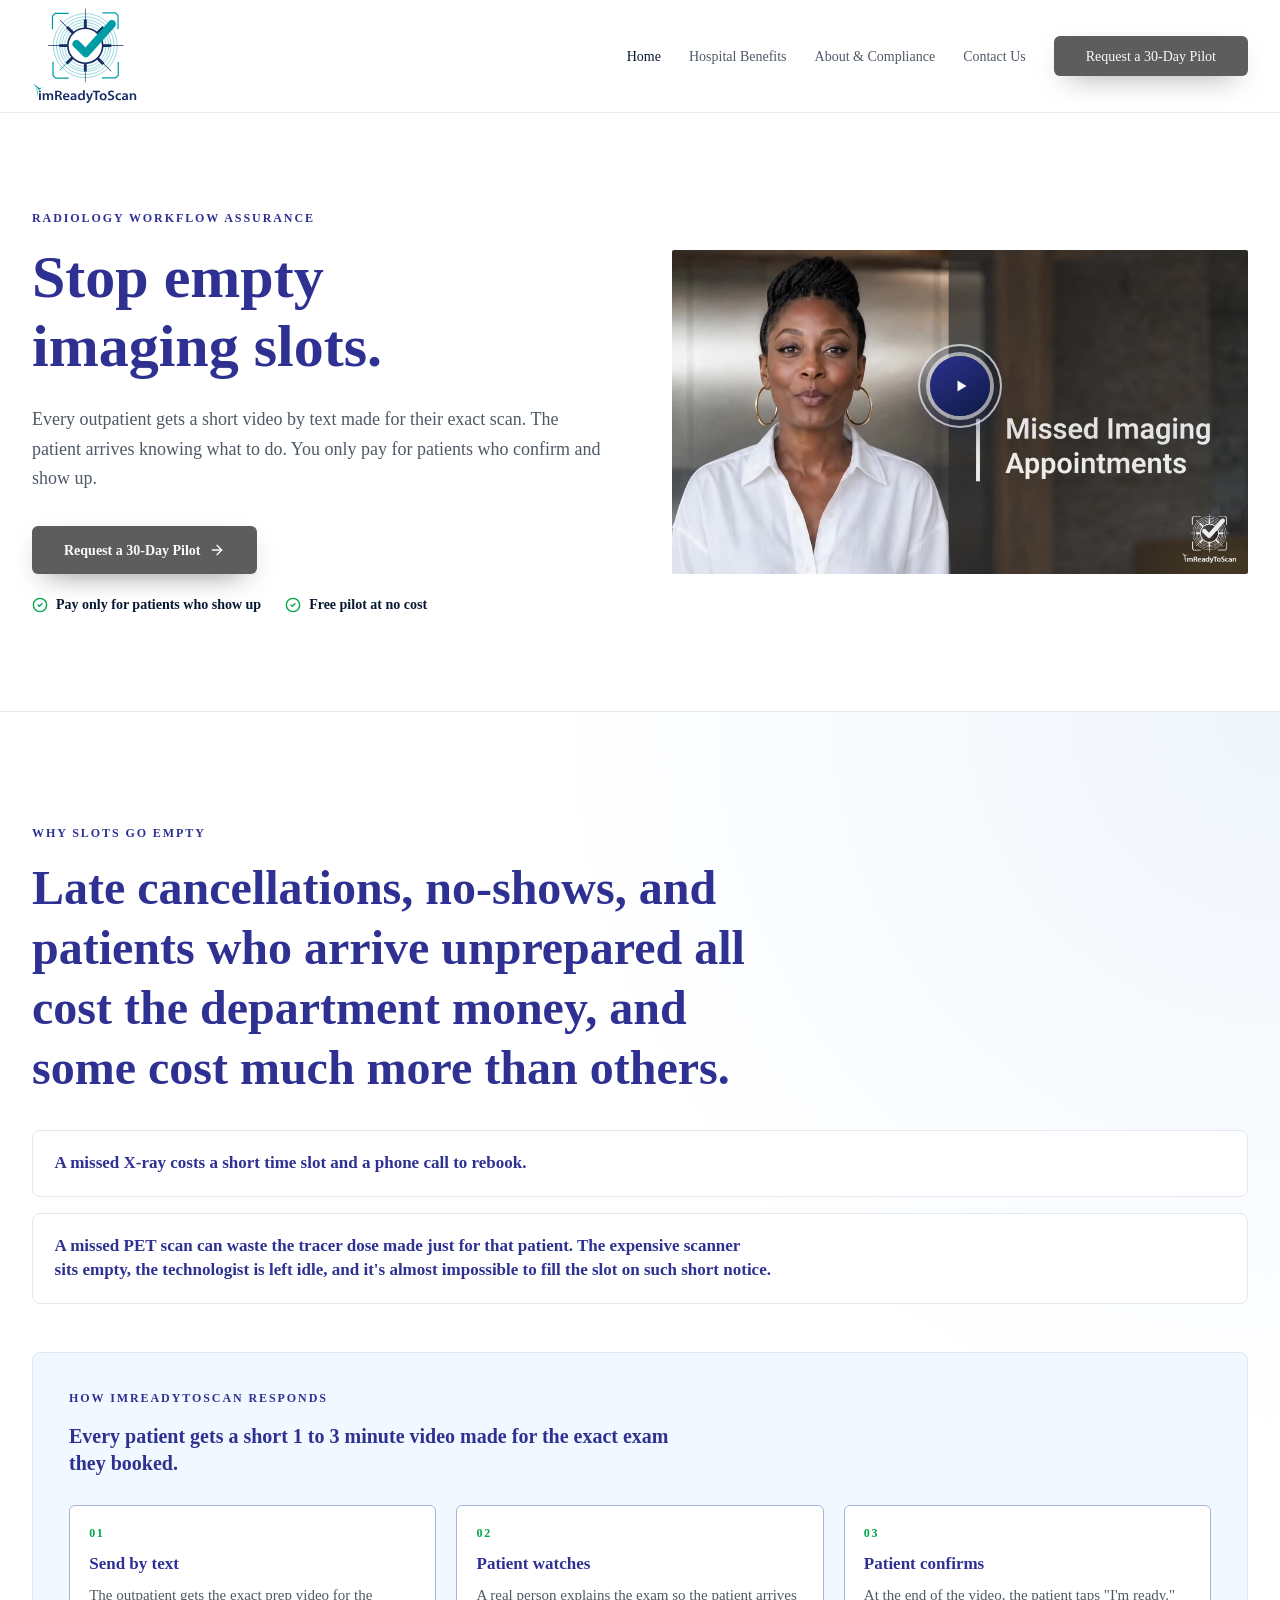
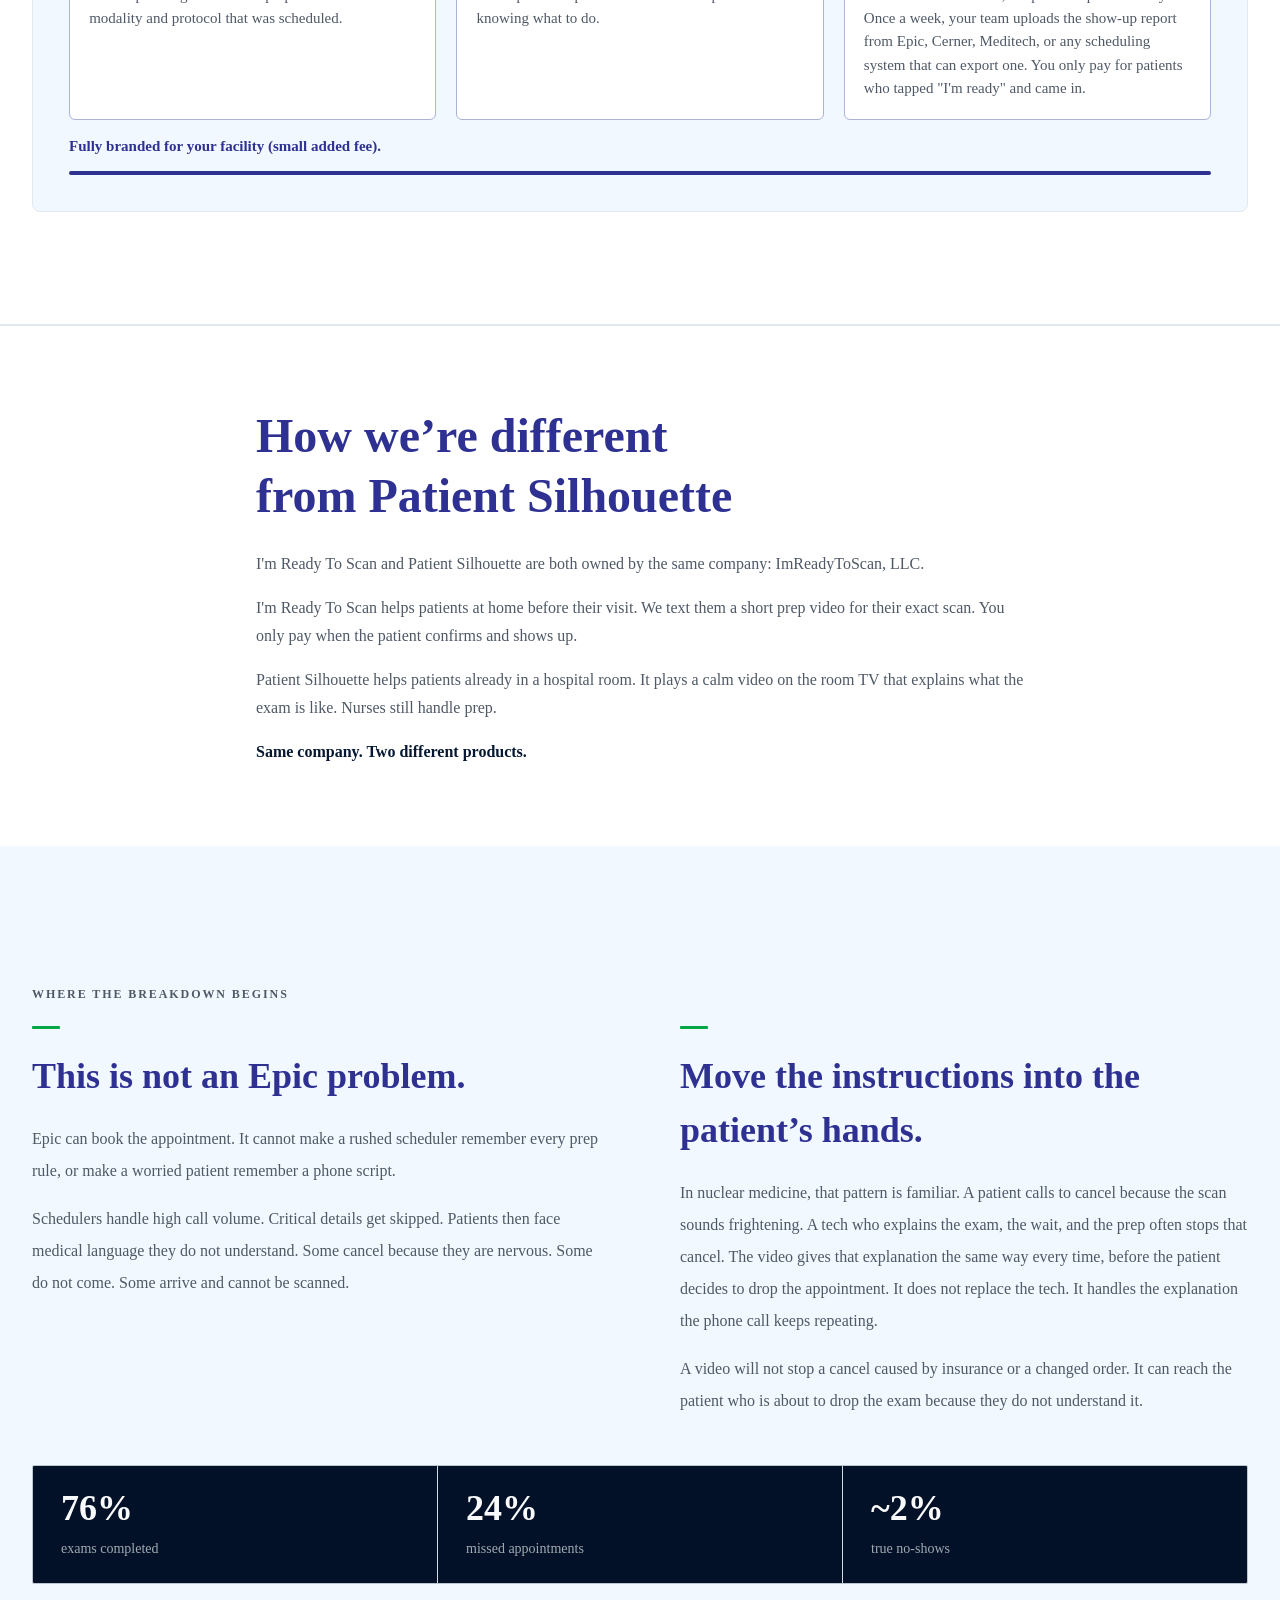
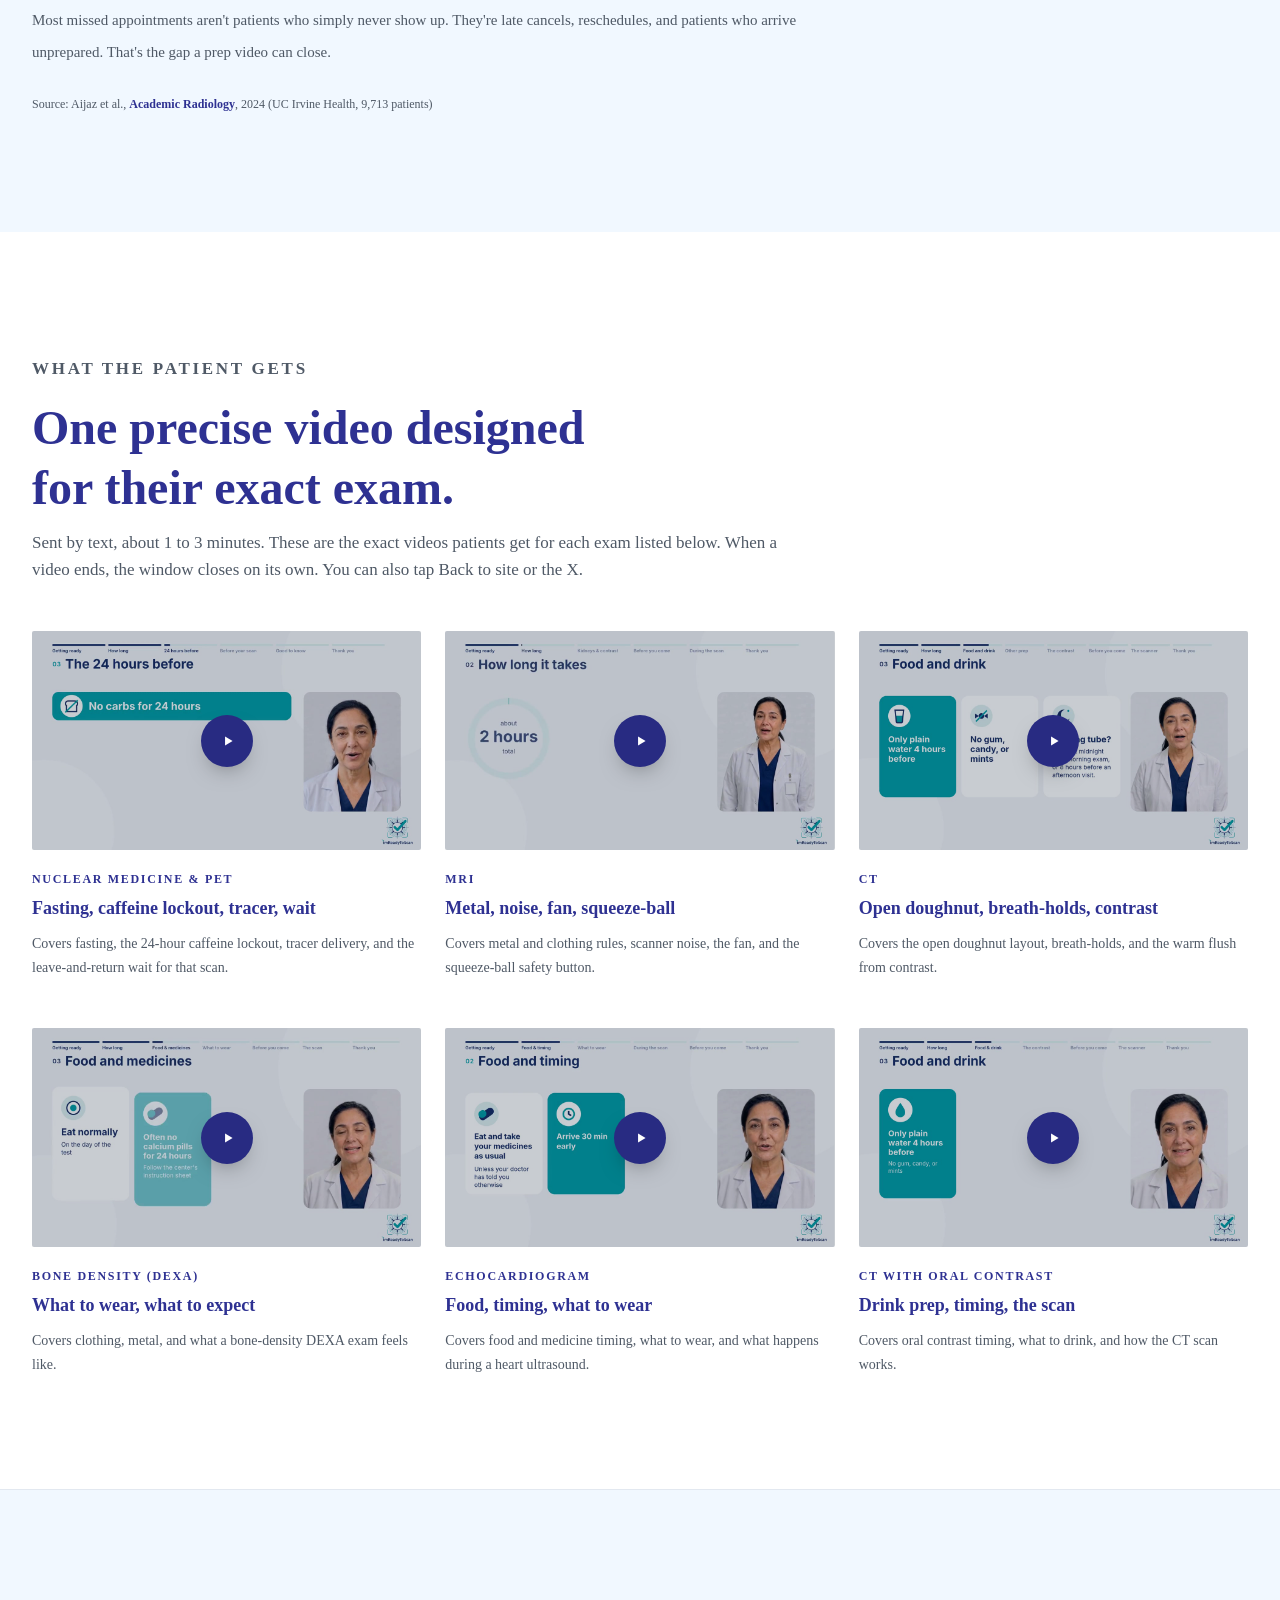
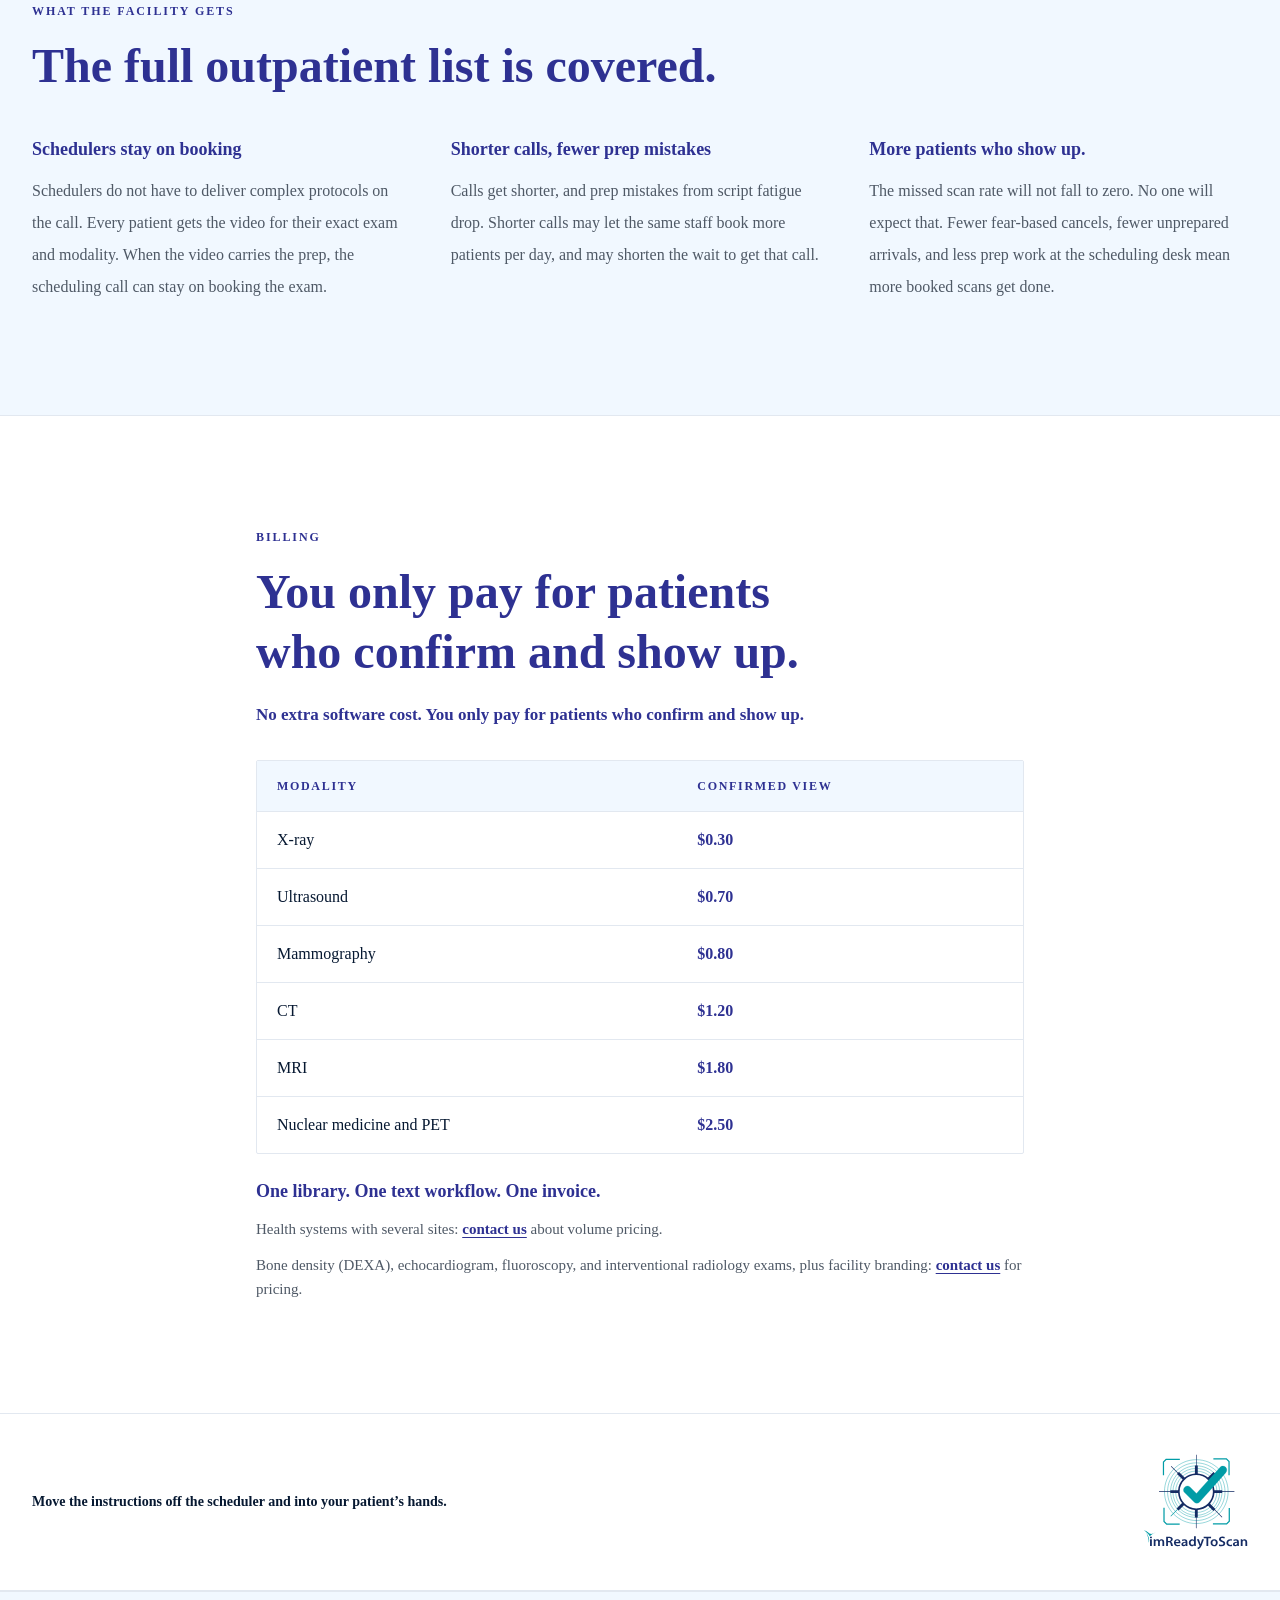
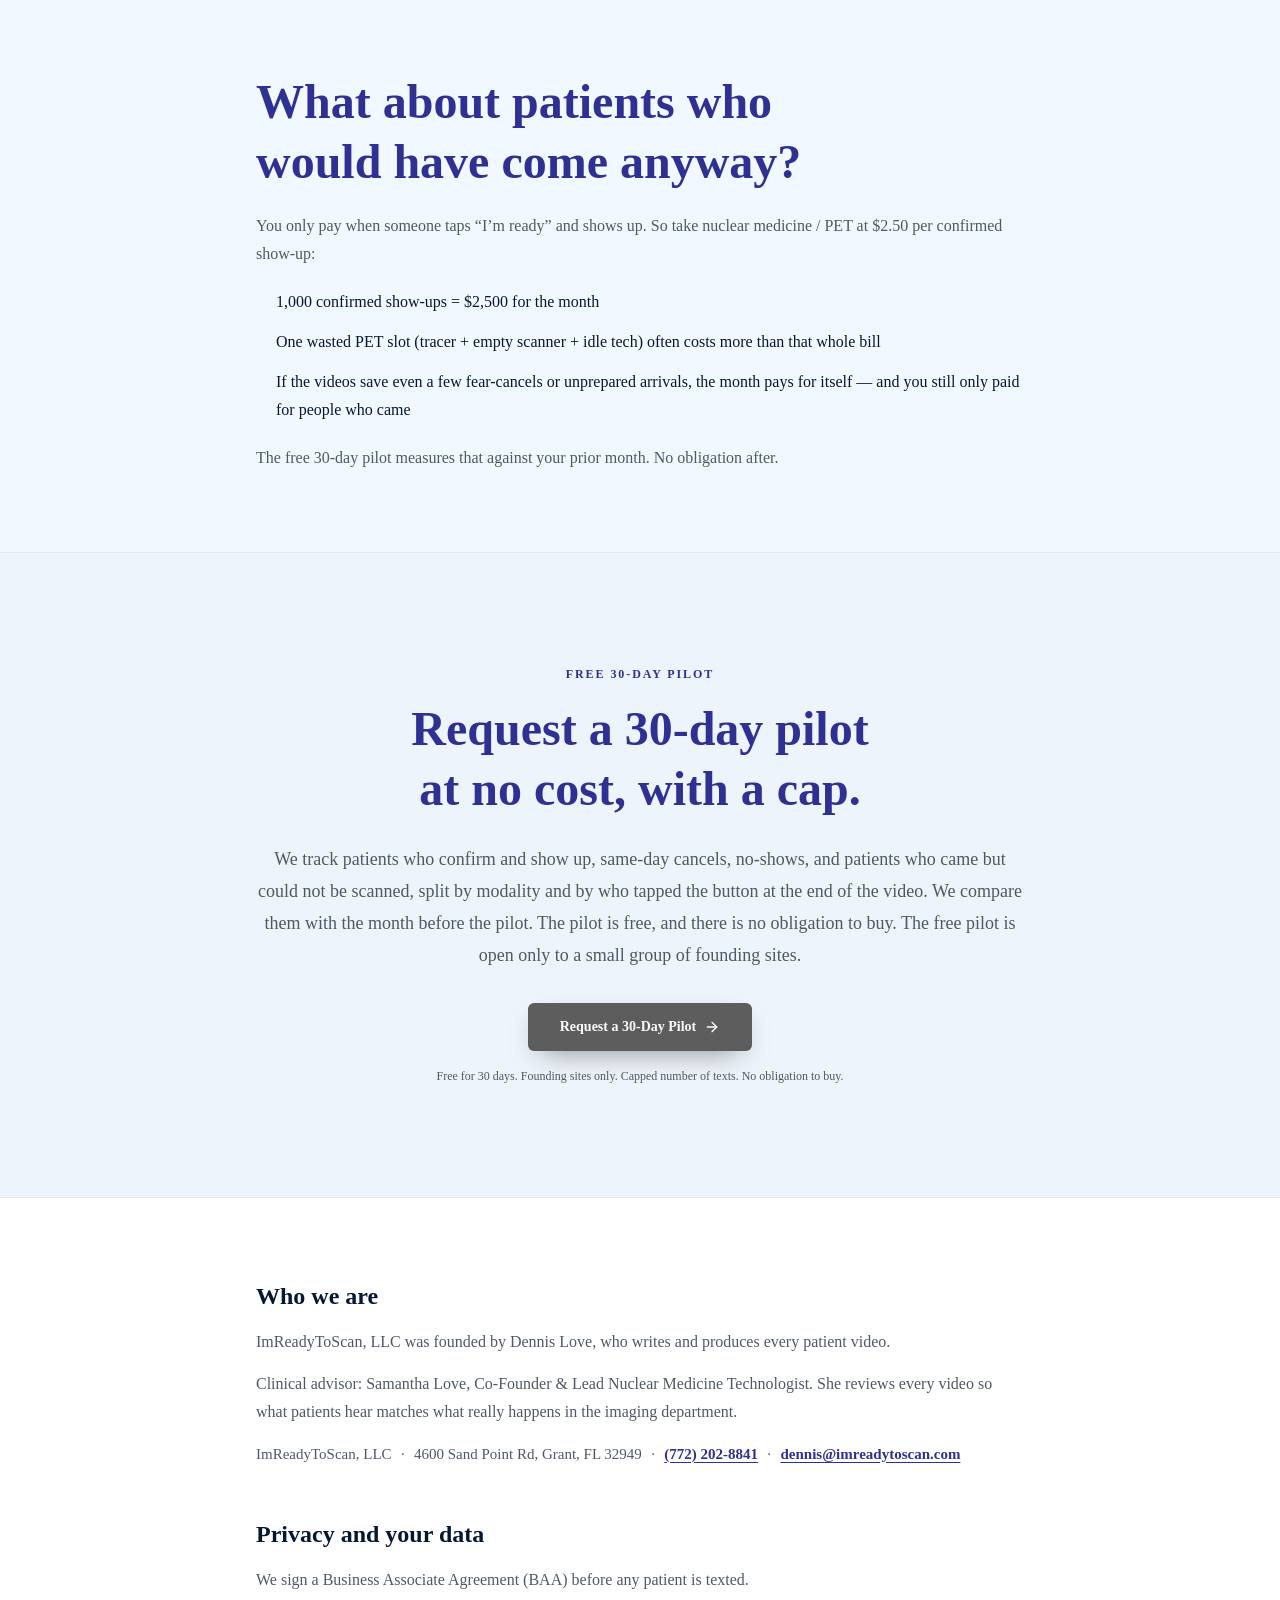
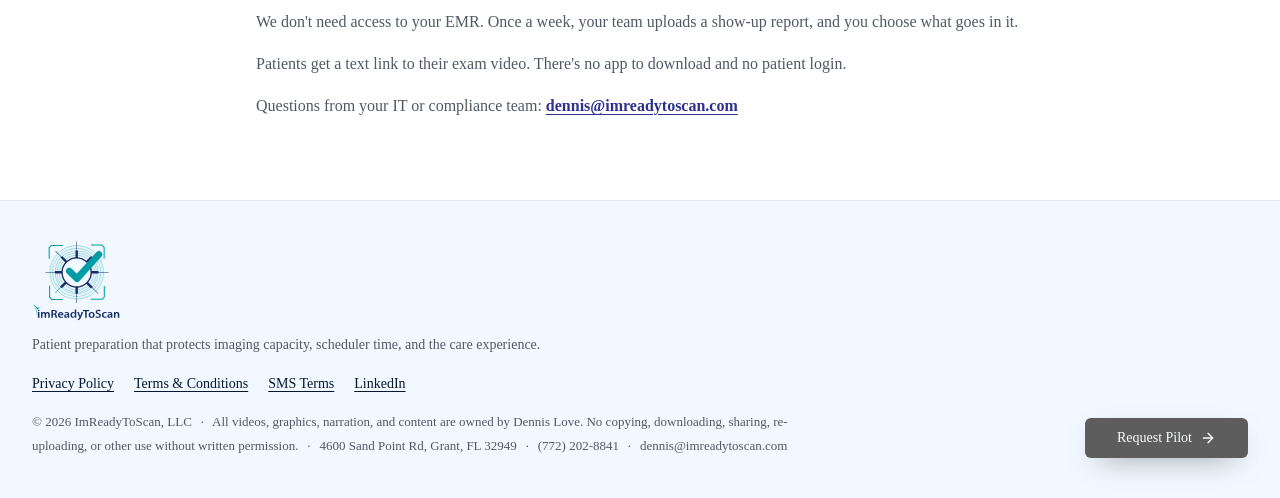
==== index.html @ 68fa5a91 "ImReadyToScan marketing site — brand pack, copy updates, and footer copyright. Includes the official" ====
<!DOCTYPE html>
<html lang="en">
<head>
  <meta charset="utf-8" />
  <meta name="viewport" content="width=device-width, initial-scale=1" />
  <meta name="author" content="ImReadyToScan.com" />
  <title>ImReadyToScan.com | Stop Empty Imaging Slots</title>
  <meta name="description" content="Every outpatient gets a short video by text made for their exact scan. You only pay for patients who confirm and show up." />
  <meta property="og:title" content="ImReadyToScan.com | Stop Empty Imaging Slots" />
  <meta property="og:description" content="Scan-specific patient preparation videos by text. You only pay for patients who confirm and show up. Free pilot at no cost." />
  <meta property="og:type" content="website" />
  <meta name="twitter:card" content="summary_large_image" />
  <link rel="icon" href="favicon.png" type="image/png" />
  <link rel="stylesheet" href="css/styles.css" />
  <link rel="preload" href="assets/hero-pitch-poster.jpg" as="image" />
</head>
<body>
  <div class="site">
    <header class="site-header">
      <div class="page-wrap header-inner">
        <a href="/" class="logo-link" aria-label="ImReadyToScan home">
          <img src="assets/logo-full.svg" alt="ImReadyToScan" class="logo-img" width="515" height="469" />
        </a>

        <nav class="nav-desktop" aria-label="Main navigation">
          <a href="/" class="nav-link is-active">Home</a>
          <a href="hospital-benefits/" class="nav-link">Hospital Benefits</a>
          <a href="about-compliance/" class="nav-link">About &amp; Compliance</a>
          <a href="contact/" class="nav-link">Contact Us</a>
          <a href="pilot/" class="btn btn-pilot btn-lg">Request a 30-Day Pilot</a>
        </nav>

        <details class="nav-mobile">
          <summary>
            <svg class="icon-lg" viewBox="0 0 24 24" fill="none" stroke="currentColor" stroke-width="2" stroke-linecap="round" stroke-linejoin="round" aria-hidden="true"><path d="M4 5h16"/><path d="M4 12h16"/><path d="M4 19h16"/></svg>
            <span class="sr-only">Open menu</span>
          </summary>
          <div class="nav-mobile-panel">
            <a href="/">Home</a>
            <a href="hospital-benefits/">Hospital Benefits</a>
            <a href="about-compliance/">About &amp; Compliance</a>
            <a href="contact/">Contact Us</a>
            <a href="pilot/" class="btn btn-pilot btn-lg">Request a 30-Day Pilot</a>
          </div>
        </details>
      </div>
    </header>

    <main>
      <section class="hero">
        <div class="page-wrap hero-inner">
          <div class="hero-copy">
            <p class="eyebrow">Radiology workflow assurance</p>
            <h1 class="hero-title">Stop empty imaging slots.</h1>
            <p class="hero-lead">
              Every outpatient gets a short video by text made for their exact scan. The patient arrives knowing what to do. You only pay for patients who confirm and show up.
            </p>
            <div class="hero-actions">
              <a href="pilot/" class="btn btn-pilot btn-xl">
                Request a 30-Day Pilot
                <svg viewBox="0 0 24 24" fill="none" stroke="currentColor" stroke-width="2" stroke-linecap="round" stroke-linejoin="round" aria-hidden="true"><path d="M5 12h14"/><path d="m12 5 7 7-7 7"/></svg>
              </a>
              <div class="hero-checks">
                <span>
                  <svg class="icon text-brand-green" viewBox="0 0 24 24" fill="none" stroke="currentColor" stroke-width="2" stroke-linecap="round" stroke-linejoin="round" aria-hidden="true"><circle cx="12" cy="12" r="10"/><path d="m9 12 2 2 4-4"/></svg>
                  Pay only for patients who show up
                </span>
                <span>
                  <svg class="icon text-brand-green" viewBox="0 0 24 24" fill="none" stroke="currentColor" stroke-width="2" stroke-linecap="round" stroke-linejoin="round" aria-hidden="true"><circle cx="12" cy="12" r="10"/><path d="m9 12 2 2 4-4"/></svg>
                  Free pilot at no cost
                </span>
              </div>
            </div>
          </div>
          <div class="hero-media">
            <video
              id="hero-pitch"
              class="hero-video"
              playsinline
              preload="metadata"
              poster="assets/hero-pitch-poster.jpg"
              aria-label="ImReadyToScan pitch video"
            >
              <source src="assets/ImReadyToScan-Pitch-Video.mp4" type="video/mp4" />
            </video>
            <button type="button" class="hero-play" aria-label="Play pitch video">
              <span class="hero-play-ring" aria-hidden="true"></span>
              <span class="hero-play-core" aria-hidden="true">
                <svg viewBox="0 0 24 24" fill="currentColor" aria-hidden="true"><path d="M8.5 6.5v11l9-5.5-9-5.5z"/></svg>
              </span>
            </button>
          </div>
        </div>
      </section>

      <section class="content-band" id="why-slots">
        <div class="page-wrap">
          <div class="content-band-top">
            <div>
              <p class="eyebrow">Why slots go empty</p>
              <h2 class="section-heading">Late cancellations, no-shows, and patients who arrive unprepared all cost the department money, and some cost much more than others.</h2>
            </div>
          </div>

          <div class="loss-stack">
            <p>A missed X-ray costs a short time slot and a phone call to rebook.</p>
            <p>A missed PET scan can waste the tracer dose made just for that patient. The expensive scanner sits empty, the technologist is left idle, and it's almost impossible to fill the slot on such short notice.</p>
          </div>

          <div class="solution-flow">
            <p class="eyebrow">How ImReadyToScan responds</p>
            <h3 class="solution-heading">Every patient gets a short 1 to 3 minute video made for the exact exam they booked.</h3>
            <div class="flow-steps">
              <article class="flow-step" data-step="1">
                <span class="flow-num">01</span>
                <h4>Send by text</h4>
                <p>The outpatient gets the exact prep video for the modality and protocol that was scheduled.</p>
              </article>
              <article class="flow-step" data-step="2">
                <span class="flow-num">02</span>
                <h4>Patient watches</h4>
                <p>A real person explains the exam so the patient arrives knowing what to do.</p>
              </article>
              <article class="flow-step" data-step="3">
                <span class="flow-num">03</span>
                <h4>Patient confirms</h4>
                <p>At the end of the video, the patient taps "I'm ready." Once a week, your team uploads the show-up report from Epic, Cerner, Meditech, or any scheduling system that can export one. You only pay for patients who tapped "I'm ready" and came in.</p>
              </article>
            </div>
            <p class="flow-brand-note">Fully branded for your facility (small added fee).</p>
            <div class="flow-progress" aria-hidden="true">
              <span class="flow-progress-bar" data-step="3"></span>
            </div>
          </div>
        </div>
      </section>

      <section class="compare-block" id="patient-silhouette">
        <div class="page-wrap compare-inner">
          <h2 class="section-heading">How we’re different from Patient Silhouette</h2>
          <div class="compare-copy">
            <p>I'm Ready To Scan and Patient Silhouette are both owned by the same company: ImReadyToScan, LLC.</p>
            <p>I'm Ready To Scan helps patients at home before their visit. We text them a short prep video for their exact scan. You only pay when the patient confirms and shows up.</p>
            <p>Patient Silhouette helps patients already in a hospital room. It plays a calm video on the room TV that explains what the exam is like. Nurses still handle prep.</p>
            <p>Same company. Two different products.</p>
          </div>
        </div>
      </section>

      <section class="breakdown">
        <div class="page-wrap breakdown-inner">
          <p class="eyebrow">Where the breakdown begins</p>
          <div class="breakdown-grid">
            <article>
              <span class="breakdown-bar" aria-hidden="true"></span>
              <h2>This is not an Epic problem.</h2>
              <p>Epic can book the appointment. It cannot make a rushed scheduler remember every prep rule, or make a worried patient remember a phone script.</p>
              <p>Schedulers handle high call volume. Critical details get skipped. Patients then face medical language they do not understand. Some cancel because they are nervous. Some do not come. Some arrive and cannot be scanned.</p>
            </article>
            <article>
              <span class="breakdown-bar" aria-hidden="true"></span>
              <h2>Move the instructions into the patient’s hands.</h2>
              <p>In nuclear medicine, that pattern is familiar. A patient calls to cancel because the scan sounds frightening. A tech who explains the exam, the wait, and the prep often stops that cancel. The video gives that explanation the same way every time, before the patient decides to drop the appointment. It does not replace the tech. It handles the explanation the phone call keeps repeating.</p>
              <p>A video will not stop a cancel caused by insurance or a changed order. It can reach the patient who is about to drop the exam because they do not understand it.</p>
            </article>
          </div>
          <div class="stat-row">
            <div class="stat-item">
              <strong>76%</strong>
              <span>exams completed</span>
            </div>
            <div class="stat-item">
              <strong>24%</strong>
              <span>missed appointments</span>
            </div>
            <div class="stat-item">
              <strong>~2%</strong>
              <span>true no-shows</span>
            </div>
          </div>
          <p class="stat-explain">Most missed appointments aren't patients who simply never show up. They're late cancels, reschedules, and patients who arrive unprepared. That's the gap a prep video can close.</p>
          <p class="stat-note">Source: Aijaz et al., <a href="https://pubmed.ncbi.nlm.nih.gov/38705764/" target="_blank" rel="noopener noreferrer">Academic Radiology</a>, 2024 (UC Irvine Health, 9,713 patients)</p>
        </div>
      </section>

      <section class="modules">
        <div class="page-wrap">
          <div class="modules-intro">
            <p class="eyebrow">What the patient gets</p>
            <h2>One precise video designed for their exact exam.</h2>
            <p>Sent by text, about 1 to 3 minutes. These are the exact videos patients get for each exam listed below. When a video ends, the window closes on its own. You can also tap Back to site or the X.</p>
          </div>
          <div class="modules-grid modules-grid-six">
            <article>
                <div class="module-media">
                <video preload="metadata" poster="assets/exam-pet-poster.jpg" aria-label="Nuclear Medicine and PET preparation">
                  <source src="assets/ImReadyToScan-FDG-PET-CT.mp4" type="video/mp4" />
                </video>
                <button type="button" class="module-play" aria-label="Play video">
                  <span class="module-play-core" aria-hidden="true">
                    <svg viewBox="0 0 24 24" fill="currentColor" aria-hidden="true"><path d="M8.5 6.5v11l9-5.5-9-5.5z"/></svg>
                  </span>
                </button>
              </div>
              <p class="module-meta">Nuclear medicine &amp; PET</p>
              <h3 class="module-title">Fasting, caffeine lockout, tracer, wait</h3>
              <p class="module-caption">Covers fasting, the 24-hour caffeine lockout, tracer delivery, and the leave-and-return wait for that scan.</p>
            </article>
            <article>
                <div class="module-media">
                <video preload="metadata" poster="assets/exam-mri-poster.jpg" aria-label="MRI with gadolinium preparation">
                  <source src="assets/ImReadyToScan-MRI-Gadolinium.mp4" type="video/mp4" />
                </video>
                <button type="button" class="module-play" aria-label="Play video">
                  <span class="module-play-core" aria-hidden="true">
                    <svg viewBox="0 0 24 24" fill="currentColor" aria-hidden="true"><path d="M8.5 6.5v11l9-5.5-9-5.5z"/></svg>
                  </span>
                </button>
              </div>
              <p class="module-meta">MRI</p>
              <h3 class="module-title">Metal, noise, fan, squeeze-ball</h3>
              <p class="module-caption">Covers metal and clothing rules, scanner noise, the fan, and the squeeze-ball safety button.</p>
            </article>
            <article>
                <div class="module-media">
                <video preload="metadata" poster="assets/exam-ct-poster.jpg" aria-label="CT with IV contrast preparation">
                  <source src="assets/ImReadyToScan-CT-IV-Contrast.mp4" type="video/mp4" />
                </video>
                <button type="button" class="module-play" aria-label="Play video">
                  <span class="module-play-core" aria-hidden="true">
                    <svg viewBox="0 0 24 24" fill="currentColor" aria-hidden="true"><path d="M8.5 6.5v11l9-5.5-9-5.5z"/></svg>
                  </span>
                </button>
              </div>
              <p class="module-meta">CT</p>
              <h3 class="module-title">Open doughnut, breath-holds, contrast</h3>
              <p class="module-caption">Covers the open doughnut layout, breath-holds, and the warm flush from contrast.</p>
            </article>
            <article>
              <div class="module-media">
                <video preload="metadata" poster="assets/exam-xray-poster.jpg" aria-label="Bone density DEXA preparation">
                  <source src="assets/ImReadyToScan-Bone-Density-DEXA.mp4" type="video/mp4" />
                </video>
                <button type="button" class="module-play" aria-label="Play video">
                  <span class="module-play-core" aria-hidden="true">
                    <svg viewBox="0 0 24 24" fill="currentColor" aria-hidden="true"><path d="M8.5 6.5v11l9-5.5-9-5.5z"/></svg>
                  </span>
                </button>
              </div>
              <p class="module-meta">Bone Density (DEXA)</p>
              <h3 class="module-title">What to wear, what to expect</h3>
              <p class="module-caption">Covers clothing, metal, and what a bone-density DEXA exam feels like.</p>
            </article>
            <article>
              <div class="module-media">
                <video preload="metadata" poster="assets/exam-ultrasound-poster.jpg" aria-label="Echocardiogram preparation">
                  <source src="assets/ImReadyToScan-Echocardiogram.mp4" type="video/mp4" />
                </video>
                <button type="button" class="module-play" aria-label="Play video">
                  <span class="module-play-core" aria-hidden="true">
                    <svg viewBox="0 0 24 24" fill="currentColor" aria-hidden="true"><path d="M8.5 6.5v11l9-5.5-9-5.5z"/></svg>
                  </span>
                </button>
              </div>
              <p class="module-meta">Echocardiogram</p>
              <h3 class="module-title">Food, timing, what to wear</h3>
              <p class="module-caption">Covers food and medicine timing, what to wear, and what happens during a heart ultrasound.</p>
            </article>
            <article>
              <div class="module-media">
                <video preload="metadata" poster="assets/exam-mammography-poster.jpg" aria-label="CT with oral contrast preparation">
                  <source src="assets/ImReadyToScan-CT-Oral-Contrast.mp4" type="video/mp4" />
                </video>
                <button type="button" class="module-play" aria-label="Play video">
                  <span class="module-play-core" aria-hidden="true">
                    <svg viewBox="0 0 24 24" fill="currentColor" aria-hidden="true"><path d="M8.5 6.5v11l9-5.5-9-5.5z"/></svg>
                  </span>
                </button>
              </div>
              <p class="module-meta">CT with Oral Contrast</p>
              <h3 class="module-title">Drink prep, timing, the scan</h3>
              <p class="module-caption">Covers oral contrast timing, what to drink, and how the CT scan works.</p>
            </article>
          </div>
        </div>
      </section>

      <section class="facility">
        <div class="page-wrap facility-inner">
          <p class="eyebrow">What the facility gets</p>
          <h2 class="section-heading">The full outpatient list is covered.</h2>
          <div class="facility-grid">
            <article>
              <h3>Schedulers stay on booking</h3>
              <p>Schedulers do not have to deliver complex protocols on the call. Every patient gets the video for their exact exam and modality. When the video carries the prep, the scheduling call can stay on booking the exam.</p>
            </article>
            <article>
              <h3>Shorter calls, fewer prep mistakes</h3>
              <p>Calls get shorter, and prep mistakes from script fatigue drop. Shorter calls may let the same staff book more patients per day, and may shorten the wait to get that call.</p>
            </article>
            <article>
              <h3>More patients who show up.</h3>
              <p>The missed scan rate will not fall to zero. No one will expect that. Fewer fear-based cancels, fewer unprepared arrivals, and less prep work at the scheduling desk mean more booked scans get done.</p>
            </article>
          </div>
        </div>
      </section>

      <section class="billing">
        <div class="page-wrap billing-inner">
          <p class="eyebrow">Billing</p>
          <h2 class="section-heading">You only pay for patients who confirm and show up.</h2>
          <p class="billing-software">No extra software cost. You only pay for patients who confirm and show up.</p>
          <div class="billing-table-wrap">
            <table class="billing-table">
              <thead>
                <tr>
                  <th scope="col">Modality</th>
                  <th scope="col">Confirmed view</th>
                </tr>
              </thead>
              <tbody>
                <tr>
                  <td>X-ray</td>
                  <td>$0.30</td>
                </tr>
                <tr>
                  <td>Ultrasound</td>
                  <td>$0.70</td>
                </tr>
                <tr>
                  <td>Mammography</td>
                  <td>$0.80</td>
                </tr>
                <tr>
                  <td>CT</td>
                  <td>$1.20</td>
                </tr>
                <tr>
                  <td>MRI</td>
                  <td>$1.80</td>
                </tr>
                <tr>
                  <td>Nuclear medicine and PET</td>
                  <td>$2.50</td>
                </tr>
              </tbody>
            </table>
          </div>
          <p class="billing-tagline">One library. One text workflow. One invoice.</p>
          <p class="billing-volume">Health systems with several sites: <a href="contact/">contact us</a> about volume pricing.</p>
          <p class="billing-pricing-note">Bone density (DEXA), echocardiogram, fluoroscopy, and interventional radiology exams, plus facility branding: <a href="contact/">contact us</a> for pricing.</p>
        </div>
      </section>

      <section class="brand-strip">
        <div class="page-wrap brand-strip-inner">
          <p>Move the instructions off the scheduler and into your patient’s hands.</p>
          <img src="assets/logo-full.svg" alt="ImReadyToScan" width="515" height="469" loading="lazy" />
        </div>
      </section>

      <section class="roi-box" id="roi">
        <div class="page-wrap roi-inner">
          <h2 class="section-heading">What about patients who would have come anyway?</h2>
          <p>You only pay when someone taps “I’m ready” and shows up. So take nuclear medicine / PET at $2.50 per confirmed show-up:</p>
          <ul class="roi-list">
            <li>1,000 confirmed show-ups = $2,500 for the month</li>
            <li>One wasted PET slot (tracer + empty scanner + idle tech) often costs more than that whole bill</li>
            <li>If the videos save even a few fear-cancels or unprepared arrivals, the month pays for itself — and you still only paid for people who came</li>
          </ul>
          <p>The free 30-day pilot measures that against your prior month. No obligation after.</p>
        </div>
      </section>

      <section id="pilot" class="pilot">
        <div class="page-wrap pilot-inner">
          <p class="eyebrow">Free 30-day pilot</p>
          <h2>Request a 30-day pilot at no cost, with a cap.</h2>
          <p class="pilot-lead">
            We track patients who confirm and show up, same-day cancels, no-shows, and patients who came but could not be scanned, split by modality and by who tapped the button at the end of the video. We compare them with the month before the pilot. The pilot is free, and there is no obligation to buy. The free pilot is open only to a small group of founding sites.
          </p>
          <a class="btn btn-pilot btn-xl" href="pilot/">
            Request a 30-Day Pilot
            <svg viewBox="0 0 24 24" fill="none" stroke="currentColor" stroke-width="2" stroke-linecap="round" stroke-linejoin="round" aria-hidden="true"><path d="M5 12h14"/><path d="m12 5 7 7-7 7"/></svg>
          </a>
          <p class="pilot-note">Free for 30 days. Founding sites only. Capped number of texts. No obligation to buy.</p>
        </div>
      </section>

      <section class="site-info" id="who-we-are">
        <div class="page-wrap site-info-inner">
          <article class="site-info-block">
            <h2>Who we are</h2>
            <p>ImReadyToScan, LLC was founded by Dennis Love, who writes and produces every patient video.</p>
            <p>Clinical advisor: Samantha Love, Co-Founder &amp; Lead Nuclear Medicine Technologist. She reviews every video so what patients hear matches what really happens in the imaging department.</p>
            <p class="site-info-contact">ImReadyToScan, LLC <span aria-hidden="true">&middot;</span> 4600 Sand Point Rd, Grant, FL 32949 <span aria-hidden="true">&middot;</span> <a href="tel:+17722028841">(772) 202-8841</a> <span aria-hidden="true">&middot;</span> <a href="mailto:dennis@imreadytoscan.com">dennis@imreadytoscan.com</a></p>
          </article>
          <article class="site-info-block">
            <h2>Privacy and your data</h2>
            <p>We sign a Business Associate Agreement (BAA) before any patient is texted.</p>
            <p>We don't need access to your EMR. Once a week, your team uploads a show-up report, and you choose what goes in it.</p>
            <p>Patients get a text link to their exam video. There's no app to download and no patient login.</p>
            <p>Questions from your IT or compliance team: <a href="mailto:dennis@imreadytoscan.com">dennis@imreadytoscan.com</a></p>
          </article>
        </div>
      </section>
    </main>

    <footer class="site-footer">
      <div class="page-wrap footer-inner">
        <div>
          <img src="assets/logo-full.svg" alt="ImReadyToScan" class="footer-logo" width="515" height="469" />
          <p class="footer-copy">Patient preparation that protects imaging capacity, scheduler time, and the care experience.</p>
          <nav class="footer-links" aria-label="Footer">
            <a href="privacy-policy/">Privacy Policy</a>
            <a href="terms-conditions/">Terms &amp; Conditions</a>
            <a href="sms-terms/">SMS Terms</a>
            <a href="https://www.linkedin.com/company/imreadytoscan/" target="_blank" rel="noopener noreferrer">LinkedIn</a>
          </nav>
          <p class="footer-legal">&copy; 2026 ImReadyToScan, LLC <span aria-hidden="true">&middot;</span> All videos, graphics, narration, and content are owned by Dennis Love. No copying, downloading, sharing, re-uploading, or other use without written permission. <span aria-hidden="true">&middot;</span> 4600 Sand Point Rd, Grant, FL 32949 <span aria-hidden="true">&middot;</span> <a href="tel:+17722028841">(772) 202-8841</a> <span aria-hidden="true">&middot;</span> <a href="mailto:dennis@imreadytoscan.com">dennis@imreadytoscan.com</a></p>
        </div>
        <a href="pilot/" class="btn btn-pilot btn-lg">
          Request Pilot
          <svg viewBox="0 0 24 24" fill="none" stroke="currentColor" stroke-width="2" stroke-linecap="round" stroke-linejoin="round" aria-hidden="true"><path d="M5 12h14"/><path d="m12 5 7 7-7 7"/></svg>
        </a>
      </div>
    </footer>
  </div>

    <div class="video-lightbox" id="video-lightbox" hidden>
      <div class="video-lightbox-backdrop" data-lightbox-close></div>
      <div class="video-lightbox-dialog" role="dialog" aria-modal="true" aria-label="Video player">
        <button type="button" class="video-lightbox-close" data-lightbox-close aria-label="Close video">
          <span aria-hidden="true">&times;</span>
        </button>
        <video class="video-lightbox-player" controls playsinline></video>
        <button type="button" class="video-lightbox-back" data-lightbox-close>Back to site</button>
      </div>
    </div>

  <script src="js/main.js" defer></script>
</body>
</html>
---- css/styles.css ----
:root {
  --radius: 0.5rem;
  --background: oklch(1 0 0);
  --foreground: oklch(0.23 0.025 255);
  --primary: oklch(0.21 0.055 257);
  --primary-foreground: oklch(0.984 0.003 247.858);
  --secondary: oklch(0.965 0.012 250);
  --muted: oklch(0.97 0.008 250);
  --muted-foreground: oklch(0.46 0.025 255);
  --border: oklch(0.929 0.013 255.508);
  --brand-blue: oklch(0.377539 0.155875 274.666717);
  --brand-green: oklch(0.63 0.18 150);
  --brand-ink: oklch(0.18 0.052 257);
  --brand-mist: oklch(0.975 0.012 250);
  --brand-gray: oklch(0.48 0 0);
  --brand-gray-dark: oklch(0.38 0 0);
  --font-serif: Georgia, "Times New Roman", Times, serif;
}

*,
*::before,
*::after {
  box-sizing: border-box;
  margin: 0;
  padding: 0;
  border-color: var(--border);
}

html {
  color-scheme: light;
  scroll-behavior: smooth;
}

body {
  background-color: var(--background);
  color: var(--foreground);
  font-family: var(--font-serif);
  text-rendering: optimizeLegibility;
  line-height: 1.5;
  min-height: 100vh;
}

img,
video {
  display: block;
  max-width: 100%;
}

a {
  color: inherit;
  text-decoration: none;
}

button,
summary {
  font: inherit;
}

ul {
  list-style: none;
}

h1,
h2,
h3 {
  letter-spacing: 0;
}

::selection {
  background: color-mix(in oklab, var(--brand-blue) 20%, transparent);
}

.page-wrap {
  width: min(100% - 2rem, 76rem);
  margin-inline: auto;
}

.text-balance {
  text-wrap: balance;
}

.text-pretty {
  text-wrap: pretty;
}

.sr-only {
  position: absolute;
  width: 1px;
  height: 1px;
  padding: 0;
  margin: -1px;
  overflow: hidden;
  clip: rect(0, 0, 0, 0);
  white-space: nowrap;
  border: 0;
}

.site {
  min-height: 100vh;
  background: var(--background);
}

/* Header */
.site-header {
  position: sticky;
  top: 0;
  z-index: 50;
  border-bottom: 1px solid color-mix(in oklab, var(--border) 80%, transparent);
  background: color-mix(in oklab, var(--background) 95%, transparent);
  backdrop-filter: blur(8px);
}

.header-inner {
  display: grid;
  grid-template-columns: minmax(0, 1fr) auto;
  align-items: center;
  gap: 1rem;
  height: 6rem;
}

.logo-link {
  display: flex;
  min-width: 0;
  align-items: center;
}

.logo-img {
  height: 5rem;
  width: auto;
  flex-shrink: 0;
  object-fit: contain;
}

.nav-desktop {
  display: none;
  align-items: center;
  gap: 1.75rem;
}

.nav-link {
  font-size: 0.875rem;
  font-weight: 500;
  color: var(--muted-foreground);
  transition: color 0.15s ease;
}

.nav-link:hover,
.nav-link.is-active {
  color: var(--primary);
}

.nav-mobile {
  position: relative;
}

.nav-mobile summary {
  display: grid;
  place-items: center;
  width: 2.5rem;
  height: 2.5rem;
  cursor: pointer;
  border-radius: calc(var(--radius) - 2px);
  border: 1px solid var(--border);
  color: var(--primary);
  list-style: none;
}

.nav-mobile summary::-webkit-details-marker {
  display: none;
}

.nav-mobile-panel {
  position: absolute;
  right: 0;
  top: 3rem;
  width: 16rem;
  border-radius: calc(var(--radius) - 2px);
  border: 1px solid var(--border);
  background: var(--background);
  padding: 0.5rem;
  box-shadow: 0 20px 25px -5px rgb(0 0 0 / 0.1), 0 8px 10px -6px rgb(0 0 0 / 0.1);
}

.nav-mobile-panel a {
  display: block;
  border-radius: 0.25rem;
  padding: 0.75rem;
  font-size: 0.875rem;
  font-weight: 500;
  color: var(--foreground);
}

.nav-mobile-panel a:hover {
  background: var(--muted);
}

.nav-mobile-panel .btn {
  margin-top: 0.5rem;
  width: 100%;
}

/* Buttons */
.btn {
  display: inline-flex;
  align-items: center;
  justify-content: center;
  gap: 0.5rem;
  white-space: nowrap;
  border-radius: calc(var(--radius) - 2px);
  font-size: 0.875rem;
  font-weight: 500;
  cursor: pointer;
  border: none;
  transition: background-color 0.15s ease, color 0.15s ease;
}

.btn svg {
  width: 1rem;
  height: 1rem;
  flex-shrink: 0;
  pointer-events: none;
}

.btn-pilot {
  background: var(--brand-gray);
  color: var(--primary-foreground);
  box-shadow: 0 10px 30px -14px var(--brand-gray);
}

.btn-pilot:hover {
  background: var(--brand-gray-dark);
}

.btn-lg {
  height: 2.5rem;
  padding: 0 2rem;
}

.btn-xl {
  min-height: 3rem;
  border-radius: calc(var(--radius) - 2px);
  padding: 0.75rem 1.5rem;
  font-size: 0.875rem;
  font-weight: 600;
}

/* Footer */
.site-footer {
  border-top: 1px solid var(--border);
  background: var(--brand-mist);
  padding: 2.5rem 0;
  color: var(--primary);
}

.footer-inner {
  display: grid;
  gap: 2rem;
}

.footer-logo {
  height: 5rem;
  width: auto;
  object-fit: contain;
}

.footer-copy {
  margin-top: 0.75rem;
  max-width: 36rem;
  font-size: 0.875rem;
  line-height: 1.5rem;
  color: var(--muted-foreground);
}

.footer-links {
  margin-top: 1rem;
  display: flex;
  flex-wrap: wrap;
  gap: 0.75rem 1.25rem;
}

.footer-links a {
  font-size: 0.875rem;
  font-weight: 500;
  color: var(--primary);
  text-decoration: underline;
  text-underline-offset: 0.2em;
  transition: color 0.15s ease;
}

.footer-links a:hover {
  color: var(--brand-blue);
}

.footer-legal {
  margin-top: 1rem;
  max-width: 48rem;
  font-size: 0.8125rem;
  line-height: 1.5rem;
  color: var(--muted-foreground);
}

.footer-legal span {
  margin: 0 0.35rem;
}

.footer-legal a {
  color: inherit;
  text-decoration: none;
  transition: color 0.15s ease;
}

.footer-legal a[href^="tel:"] {
  white-space: nowrap;
}

.footer-legal a:hover {
  color: var(--brand-blue);
  text-decoration: underline;
  text-underline-offset: 0.2em;
}

.billing-volume {
  margin-top: 0.75rem;
  font-size: 0.9375rem;
  line-height: 1.5rem;
  color: var(--muted-foreground);
}

.billing-volume a {
  color: var(--brand-blue);
  font-weight: 600;
  text-decoration: underline;
  text-underline-offset: 0.2em;
}

.billing-volume a:hover {
  color: var(--primary);
}

.billing-pricing-note {
  margin-top: 0.75rem;
  font-size: 0.9375rem;
  line-height: 1.5rem;
  color: var(--muted-foreground);
}

.billing-pricing-note a {
  color: var(--brand-blue);
  font-weight: 600;
  text-decoration: underline;
  text-underline-offset: 0.2em;
}

.billing-pricing-note a:hover {
  color: var(--primary);
}

.stat-explain {
  margin-top: 1.25rem;
  max-width: 48rem;
  font-size: 0.9375rem;
  line-height: 1.625rem;
  color: var(--muted-foreground);
}

.compare-block {
  padding: 5rem 0;
  border-top: 1px solid var(--border);
  background: var(--background);
}

.compare-inner {
  max-width: min(100%, 48rem);
}

.compare-copy {
  margin-top: 1.5rem;
  display: grid;
  gap: 1rem;
}

.compare-copy p {
  font-size: 1rem;
  line-height: 1.75rem;
  color: var(--muted-foreground);
}

.compare-copy p:last-child {
  font-weight: 700;
  color: var(--primary);
}

.roi-box {
  padding: 5rem 0;
  border-top: 1px solid var(--border);
  background: var(--brand-mist);
}

.roi-inner {
  max-width: min(100%, 48rem);
}

.roi-inner > p {
  margin-top: 1.25rem;
  font-size: 1rem;
  line-height: 1.75rem;
  color: var(--muted-foreground);
}

.roi-list {
  margin: 1.25rem 0 0;
  padding-left: 1.25rem;
  display: grid;
  gap: 0.75rem;
}

.roi-list li {
  font-size: 1rem;
  line-height: 1.75rem;
  color: var(--primary);
}

.site-info {
  padding: 5rem 0;
  border-top: 1px solid var(--border);
  background: var(--background);
}

.site-info-inner {
  max-width: min(100%, 48rem);
  display: grid;
  gap: 3rem;
}

.site-info-block h2 {
  font-size: 1.5rem;
  font-weight: 700;
  color: var(--primary);
}

.site-info-block p {
  margin-top: 0.875rem;
  font-size: 1rem;
  line-height: 1.75rem;
  color: var(--muted-foreground);
}

.site-info-block a {
  color: var(--brand-blue);
  font-weight: 600;
  text-decoration: underline;
  text-underline-offset: 0.2em;
}

.site-info-contact {
  font-size: 0.9375rem !important;
}

.site-info-contact span {
  margin: 0 0.35rem;
}

/* Legal pages */
.legal-page {
  padding: 4rem 0 5rem;
  border-bottom: 1px solid var(--border);
}

.legal-inner {
  max-width: min(100% - 2rem, 48rem);
}

.legal-title {
  font-size: 2.25rem;
  font-weight: 700;
  line-height: 1.15;
  color: var(--brand-blue);
}

.legal-updated {
  margin-top: 1rem;
  font-size: 0.875rem;
  color: var(--muted-foreground);
}

.legal-updated a {
  color: var(--brand-blue);
  text-decoration: none;
}

.legal-updated a:hover {
  text-decoration: underline;
  text-underline-offset: 0.15em;
}

.legal-body {
  margin-top: 2.5rem;
  color: var(--muted-foreground);
}

.legal-body > * + * {
  margin-top: 1.25rem;
}

.legal-body h2 {
  margin-top: 2.5rem;
  font-size: 1.25rem;
  font-weight: 700;
  line-height: 1.35;
  color: var(--brand-blue);
}

.legal-body .legal-part {
  margin-top: 3.5rem;
  border-top: 1px solid var(--border);
  padding-top: 2rem;
  font-size: 1.5rem;
}

.legal-body h3 {
  margin-top: 1.75rem;
  font-size: 1.0625rem;
  font-weight: 700;
  line-height: 1.4;
  color: var(--primary);
}

.legal-body blockquote {
  border-left: 3px solid var(--brand-green);
  padding-left: 1rem;
  font-style: italic;
  color: var(--primary);
}

.legal-body p,
.legal-body li {
  font-size: 1rem;
  line-height: 1.75;
}

.legal-body ul {
  list-style: disc;
  padding-left: 1.25rem;
}

.legal-body li + li {
  margin-top: 0.5rem;
}

.legal-body a {
  color: var(--brand-blue);
  text-decoration: none;
}

.legal-body a:hover {
  color: var(--primary);
  text-decoration: underline;
  text-underline-offset: 0.15em;
}

.legal-body strong {
  color: var(--primary);
  font-weight: 700;
}

/* Contact page */
.contact-page {
  padding: 4rem 0 5rem;
  border-bottom: 1px solid var(--border);
  background:
    linear-gradient(180deg, var(--background) 0%, var(--brand-mist) 42%, var(--brand-mist) 100%);
}

.contact-shell {
  display: grid;
  gap: 2.5rem;
}

.contact-intro {
  max-width: 34rem;
}

.contact-title {
  font-size: 2.25rem;
  font-weight: 700;
  line-height: 1.12;
  color: var(--brand-blue);
}

.contact-lead {
  margin-top: 1.25rem;
  font-size: 1rem;
  line-height: 2rem;
  color: var(--muted-foreground);
  text-wrap: pretty;
}

.contact-points {
  margin-top: 2.25rem;
  display: grid;
  gap: 1.25rem;
}

.contact-points li {
  display: grid;
  grid-template-columns: auto 1fr;
  gap: 0.9rem;
  align-items: start;
}

.contact-point-mark {
  width: 0.7rem;
  height: 0.7rem;
  margin-top: 0.45rem;
  border-radius: 1px;
  background: var(--brand-green);
}

.contact-points strong {
  display: block;
  font-size: 1rem;
  font-weight: 700;
  color: var(--brand-blue);
}

.contact-points p {
  margin-top: 0.3rem;
  font-size: 0.9375rem;
  line-height: 1.55;
  color: var(--muted-foreground);
}

.contact-points a {
  color: var(--brand-blue);
  text-decoration: underline;
  text-underline-offset: 0.15em;
}

.contact-panel {
  border: 1px solid var(--border);
  border-radius: var(--radius);
  background: var(--background);
  box-shadow:
    0 1px 2px color-mix(in oklab, var(--brand-ink) 6%, transparent),
    0 28px 60px -32px color-mix(in oklab, var(--brand-ink) 40%, transparent);
  padding: 1.5rem;
  position: relative;
  overflow: hidden;
}

.contact-panel::before {
  content: "";
  position: absolute;
  inset: 0 0 auto;
  height: 4px;
  background: linear-gradient(90deg, var(--brand-blue) 0%, var(--brand-blue) 62%, var(--brand-green) 62%, var(--brand-green) 100%);
}

.contact-panel-head {
  margin-bottom: 1.75rem;
  padding-bottom: 1.25rem;
  border-bottom: 1px solid var(--border);
}

.contact-panel-head h2 {
  font-size: 1.5rem;
  font-weight: 700;
  line-height: 1.2;
  color: var(--brand-blue);
}

.contact-panel-head p {
  margin-top: 0.4rem;
  font-size: 0.875rem;
  color: var(--muted-foreground);
}

.req {
  color: var(--brand-green);
  font-weight: 700;
}

.contact-form {
  position: relative;
  display: grid;
  gap: 1.35rem;
}

.form-row {
  display: grid;
  gap: 1.35rem;
  align-items: start;
}

.input-wrap {
  position: relative;
}

.input-icon {
  position: absolute;
  left: 1rem;
  top: 50%;
  width: 1.05rem;
  height: 1.05rem;
  transform: translateY(-50%);
  color: color-mix(in oklab, var(--muted-foreground) 75%, transparent);
  pointer-events: none;
  transition: color 0.15s ease;
}

.form-field .input-wrap input {
  padding-left: 2.75rem;
}

.input-wrap:focus-within .input-icon {
  color: var(--brand-blue);
}

.form-hint {
  display: flex;
  gap: 0.6rem;
  align-items: flex-start;
  margin-top: -0.35rem;
  border-radius: calc(var(--radius) - 2px);
  background: color-mix(in oklab, var(--brand-green) 8%, var(--background));
  border: 1px solid color-mix(in oklab, var(--brand-green) 22%, var(--border));
  padding: 0.7rem 0.9rem;
  font-size: 0.8125rem;
  line-height: 1.45;
  color: var(--foreground);
}

.form-hint svg {
  flex-shrink: 0;
  width: 1.05rem;
  height: 1.05rem;
  margin-top: 0.05rem;
  color: var(--brand-green);
}

.form-field {
  display: grid;
  gap: 0.45rem;
}

.form-field label,
.form-consent-title {
  font-size: 0.8125rem;
  font-weight: 700;
  letter-spacing: 0.04em;
  text-transform: uppercase;
  color: var(--brand-blue);
}

.form-field input,
.form-field textarea {
  width: 100%;
  border: 1px solid var(--border);
  border-radius: calc(var(--radius) - 2px);
  background: color-mix(in oklab, var(--brand-mist) 55%, var(--background));
  color: var(--foreground);
  font: inherit;
  font-size: 1rem;
  line-height: 1.5;
  padding: 0.9rem 1rem;
  transition: border-color 0.15s ease, background-color 0.15s ease, box-shadow 0.15s ease;
}

.form-field textarea {
  resize: vertical;
  min-height: 8.5rem;
}

.form-field input::placeholder,
.form-field textarea::placeholder {
  color: color-mix(in oklab, var(--muted-foreground) 78%, transparent);
}

.form-field input:hover,
.form-field textarea:hover {
  border-color: color-mix(in oklab, var(--brand-blue) 28%, var(--border));
}

.form-field input:focus,
.form-field textarea:focus {
  outline: none;
  border-color: var(--brand-blue);
  background: var(--background);
  box-shadow: 0 0 0 3px color-mix(in oklab, var(--brand-blue) 16%, transparent);
}

.form-consent {
  display: grid;
  gap: 0.85rem;
  margin-top: 0.25rem;
  border: 1px solid var(--border);
  border-left: 3px solid var(--brand-blue);
  border-radius: calc(var(--radius) - 2px);
  background: var(--brand-mist);
  padding: 1.1rem 1.15rem;
}

.form-consent-title {
  margin-bottom: 0.1rem;
}

.checkbox-field {
  position: relative;
  display: grid;
  grid-template-columns: auto 1fr;
  gap: 0.8rem;
  align-items: start;
  font-size: 0.9375rem;
  line-height: 1.55;
  color: var(--foreground);
  cursor: pointer;
}

.checkbox-field input {
  position: absolute;
  opacity: 0;
  width: 1.25rem;
  height: 1.25rem;
  margin: 0;
}

.checkbox-box {
  display: grid;
  place-items: center;
  width: 1.25rem;
  height: 1.25rem;
  margin-top: 0.1rem;
  border: 1.5px solid color-mix(in oklab, var(--brand-blue) 45%, var(--border));
  border-radius: 0.25rem;
  background: var(--background);
  color: var(--primary-foreground);
  transition: background-color 0.15s ease, border-color 0.15s ease, box-shadow 0.15s ease;
}

.checkbox-box svg {
  width: 0.85rem;
  height: 0.85rem;
  opacity: 0;
  transform: scale(0.6);
  transition: opacity 0.15s ease, transform 0.15s ease;
}

.checkbox-field:hover .checkbox-box {
  border-color: var(--brand-blue);
}

.checkbox-field input:checked + .checkbox-box {
  border-color: var(--brand-green);
  background: var(--brand-green);
}

.checkbox-field input:checked + .checkbox-box svg {
  opacity: 1;
  transform: scale(1);
}

.checkbox-field input:focus-visible + .checkbox-box {
  box-shadow: 0 0 0 3px color-mix(in oklab, var(--brand-blue) 20%, transparent);
}

.checkbox-field a {
  color: var(--brand-blue);
  text-decoration: underline;
  text-underline-offset: 0.15em;
}

.form-actions {
  display: grid;
  gap: 0.85rem;
  margin-top: 0.35rem;
  padding-top: 1.35rem;
  border-top: 1px solid var(--border);
}

.contact-form .btn {
  justify-self: stretch;
  min-width: 11rem;
}

.contact-form .btn svg {
  transition: transform 0.15s ease;
}

.contact-form .btn:hover svg {
  transform: translateX(3px);
}

.form-note {
  font-size: 0.75rem;
  line-height: 1.55;
  color: var(--muted-foreground);
}

.form-note a {
  color: var(--brand-blue);
  text-decoration: underline;
  text-underline-offset: 0.15em;
}

.form-status {
  min-height: 1.25rem;
  font-size: 0.875rem;
  font-weight: 600;
  color: var(--brand-green);
}

.form-status.is-error {
  color: oklch(0.5 0.16 25);
}

.form-honey {
  position: absolute;
  left: -9999px;
  width: 1px;
  height: 1px;
  opacity: 0;
  pointer-events: none;
}

/* Shared content */
.eyebrow {
  margin-bottom: 1rem;
  font-size: 0.75rem;
  font-weight: 700;
  text-transform: uppercase;
  letter-spacing: 0.16em;
  color: var(--brand-blue);
}

.icon {
  width: 1rem;
  height: 1rem;
  flex-shrink: 0;
}

.icon-lg {
  width: 1.25rem;
  height: 1.25rem;
}

.icon-xl {
  width: 1.5rem;
  height: 1.5rem;
}

.icon-play {
  width: 3rem;
  height: 3rem;
  color: var(--primary-foreground);
  filter: drop-shadow(0 10px 8px rgb(0 0 0 / 0.04)) drop-shadow(0 4px 3px rgb(0 0 0 / 0.1));
}

.text-brand-blue {
  color: var(--brand-blue);
}

.text-brand-green {
  color: var(--brand-green);
}

.text-muted {
  color: var(--muted-foreground);
}

.text-primary {
  color: var(--primary);
}

/* Home hero */
.hero {
  overflow: hidden;
  border-bottom: 1px solid var(--border);
}

.hero-inner {
  display: grid;
  align-items: center;
  gap: 2.5rem;
  padding: 3.5rem 0;
}

.hero-copy {
  max-width: none;
}

.hero-title {
  font-size: 2.25rem;
  font-weight: 700;
  line-height: 1.15;
  letter-spacing: 0;
  color: var(--brand-blue);
  text-wrap: balance;
}

.hero-lead {
  margin-top: 1.5rem;
  max-width: 36rem;
  font-size: 1rem;
  font-weight: 400;
  line-height: 2rem;
  color: var(--muted-foreground);
  text-wrap: pretty;
}

.hero-actions {
  margin-top: 2rem;
}

.hero-actions .btn {
  margin-top: 0;
}

.hero-checks {
  margin-top: 1.25rem;
  display: flex;
  flex-wrap: wrap;
  gap: 0.75rem 1.5rem;
  font-size: 0.875rem;
  font-weight: 600;
  color: var(--primary);
}

.hero-checks span {
  display: flex;
  align-items: center;
  gap: 0.5rem;
}

.hero-media {
  position: relative;
  width: 100%;
}

.module-play {
  position: absolute;
  inset: 0;
  z-index: 2;
  display: grid;
  place-items: center;
  margin: 0;
  border: 0;
  background: color-mix(in oklab, var(--primary) 22%, transparent);
  cursor: pointer;
}

.module-play-core {
  display: grid;
  place-items: center;
  width: 3.25rem;
  height: 3.25rem;
  border-radius: 999px;
  background: color-mix(in oklab, var(--brand-blue) 92%, #000);
  color: #fff;
  box-shadow: 0 10px 24px -12px rgb(0 0 0 / 0.55);
}

.module-play-core svg {
  width: 1.25rem;
  height: 1.25rem;
  margin-left: 0.12rem;
}

.module-play:hover .module-play-core,
.module-play:focus-visible .module-play-core {
  background: var(--brand-blue);
}

body.lightbox-open {
  overflow: hidden;
}

.video-lightbox {
  position: fixed;
  inset: 0;
  z-index: 10000;
  display: grid;
  place-items: center;
  padding: 1.25rem;
}

.video-lightbox[hidden] {
  display: none;
}

.video-lightbox-backdrop {
  position: absolute;
  inset: 0;
  background: color-mix(in oklab, var(--brand-ink) 78%, transparent);
}

.video-lightbox-dialog {
  position: relative;
  z-index: 1;
  width: min(56rem, 100%);
  display: grid;
  gap: 0.85rem;
  justify-items: center;
}

.video-lightbox-player {
  width: 100%;
  max-height: min(70vh, 36rem);
  background: #000;
  border-radius: 0.25rem;
  aspect-ratio: 16 / 9;
  object-fit: contain;
}

.video-lightbox-close {
  position: absolute;
  top: -0.35rem;
  right: -0.15rem;
  z-index: 2;
  width: 2.75rem;
  height: 2.75rem;
  border: 0;
  border-radius: 999px;
  background: #fff;
  color: var(--brand-blue);
  font-size: 1.75rem;
  line-height: 1;
  cursor: pointer;
  box-shadow: 0 8px 20px -10px rgb(0 0 0 / 0.45);
}

.video-lightbox-close span {
  display: block;
  margin-top: -0.1rem;
}

.video-lightbox-back {
  appearance: none;
  border: 0;
  border-radius: calc(var(--radius) - 2px);
  background: var(--brand-blue);
  color: #fff;
  font: inherit;
  font-size: 1.0625rem;
  font-weight: 700;
  padding: 0.9rem 1.5rem;
  cursor: pointer;
}

.video-lightbox-back:hover,
.video-lightbox-close:hover {
  filter: brightness(1.05);
}

@media (max-width: 640px) {
  .video-lightbox-close {
    top: 0.35rem;
    right: 0.35rem;
  }
}

.hero-media > img {
  display: block;
  width: 100%;
  aspect-ratio: 4 / 3;
  height: auto;
  border-radius: 2px;
  object-fit: cover;
  object-position: 72% 35%;
}

.hero-media > .hero-video {
  display: block;
  width: 100%;
  height: auto;
  aspect-ratio: 16 / 9;
  border-radius: 2px;
  object-fit: cover;
  object-position: center center;
  background: var(--brand-ink);
}

.hero-play {
  position: absolute;
  top: 42%;
  left: 50%;
  z-index: 2;
  display: grid;
  place-items: center;
  width: 5.25rem;
  height: 5.25rem;
  padding: 0;
  border: 0;
  background: transparent;
  cursor: pointer;
  transform: translate(-50%, -50%);
  transition: transform 0.2s ease;
}

.hero-play:hover,
.hero-play:focus-visible {
  transform: translate(-50%, -50%) scale(1.06);
  outline: none;
}

.hero-play-ring {
  position: absolute;
  inset: 0;
  border-radius: 50%;
  border: 2px solid color-mix(in oklab, var(--background) 70%, transparent);
  background: color-mix(in oklab, var(--brand-ink) 28%, transparent);
  box-shadow: 0 16px 36px -16px color-mix(in oklab, var(--brand-ink) 70%, transparent);
  animation: hero-play-pulse 2.4s ease-out infinite;
}

.hero-play-core {
  position: relative;
  z-index: 1;
  display: grid;
  place-items: center;
  width: 3.75rem;
  height: 3.75rem;
  border-radius: 50%;
  background: linear-gradient(145deg, var(--brand-blue) 0%, color-mix(in oklab, var(--brand-ink) 70%, var(--brand-blue)) 100%);
  color: var(--primary-foreground);
  box-shadow:
    0 0 0 4px color-mix(in oklab, var(--background) 55%, transparent),
    0 12px 28px -10px color-mix(in oklab, var(--brand-blue) 55%, transparent);
}

.hero-play-core svg {
  width: 1.5rem;
  height: 1.5rem;
  margin-left: 0.15rem;
}

.hero-media.is-playing .hero-play {
  opacity: 0;
  visibility: hidden;
  pointer-events: none;
  transform: translate(-50%, -50%) scale(0.9);
  transition: opacity 0.2s ease, visibility 0.2s ease, transform 0.2s ease;
}

@keyframes hero-play-pulse {
  0% {
    transform: scale(1);
    opacity: 0.9;
  }
  70% {
    transform: scale(1.22);
    opacity: 0;
  }
  100% {
    transform: scale(1.22);
    opacity: 0;
  }
}

@media (prefers-reduced-motion: reduce) {
  .hero-play-ring {
    animation: none;
  }
}

.loss-stack {
  margin-top: 2rem;
  display: grid;
  gap: 1rem;
}

.loss-stack p {
  margin: 0;
  border: 1px solid var(--border);
  border-radius: var(--radius);
  background: var(--background);
  padding: 1.25rem 1.35rem;
  font-size: 1.0625rem;
  font-weight: 700;
  line-height: 1.45;
  color: var(--brand-blue);
  text-wrap: balance;
}

/* Breakdown section */
.breakdown {
  position: relative;
  overflow: hidden;
  background: var(--brand-mist);
  padding: 5rem 0;
  color: var(--primary);
}

.breakdown-bg {
  display: none;
}

.breakdown-veil {
  display: none;
}

.breakdown-inner {
  position: relative;
}

.breakdown-grid {
  display: grid;
  gap: 3rem;
}

.breakdown article {
  padding-top: 0;
  border-top: 0;
}

.breakdown-bar {
  display: block;
  width: 1.75rem;
  height: 0.2rem;
  background: var(--brand-green);
  border-radius: 1px;
}

.breakdown h2 {
  margin-top: 1.25rem;
  font-size: 1.875rem;
  font-weight: 700;
  color: var(--brand-blue);
}

.breakdown p {
  margin-top: 1.25rem;
  line-height: 2rem;
  color: var(--muted-foreground);
}

.breakdown article p + p {
  margin-top: 1rem;
}

.content-band {
  padding: 5rem 0;
  border-bottom: 1px solid var(--border);
  background:
    radial-gradient(circle at top right, color-mix(in oklab, var(--secondary) 90%, transparent), transparent 42%),
    var(--background);
}

.content-band-top {
  display: grid;
  gap: 1.5rem;
  max-width: 64rem;
}

.content-band-aside {
  font-size: 1rem;
  line-height: 2rem;
  color: var(--muted-foreground);
  text-wrap: pretty;
}

.section-heading {
  font-size: 1.875rem;
  font-weight: 700;
  line-height: 1.25;
  color: var(--brand-blue);
  text-wrap: balance;
}

.pilot h2 {
  line-height: 1.25;
}

.loss-compare {
  margin-top: 2.5rem;
  display: grid;
  grid-template-columns: 1fr 1fr;
  gap: 0.75rem;
}

.loss-tab {
  appearance: none;
  cursor: pointer;
  text-align: left;
  border: 1px solid var(--border);
  border-radius: calc(var(--radius) - 2px);
  background: var(--background);
  padding: 1.1rem 1.2rem;
  color: var(--primary);
  transition: border-color 0.2s ease, background-color 0.2s ease, transform 0.2s ease, box-shadow 0.2s ease;
}

.loss-tab:hover {
  border-color: color-mix(in oklab, var(--brand-blue) 35%, var(--border));
  transform: translateY(-2px);
}

.loss-tab.is-active {
  border-color: var(--brand-blue);
  background: color-mix(in oklab, var(--brand-mist) 70%, var(--background));
  box-shadow: 0 14px 28px -24px var(--brand-ink);
}

.loss-tab-label {
  display: block;
  margin-bottom: 0.4rem;
  font-size: 0.75rem;
  font-weight: 700;
  letter-spacing: 0.14em;
  text-transform: uppercase;
  color: var(--brand-blue);
}

.loss-tab strong {
  display: block;
  font-size: 1.125rem;
  font-weight: 700;
  line-height: 1.35;
  color: var(--brand-blue);
}

.loss-panels {
  margin-top: 1rem;
  position: relative;
}

.loss-panel {
  border: 1px solid var(--border);
  border-radius: var(--radius);
  background: var(--background);
  padding: 1.5rem;
  animation: loss-fade 0.28s ease;
}

.loss-panel[hidden] {
  display: none;
}

.loss-kicker {
  font-size: 0.75rem;
  font-weight: 700;
  letter-spacing: 0.14em;
  text-transform: uppercase;
  color: var(--brand-green);
}

.loss-panel h3 {
  margin-top: 0.75rem;
  font-size: 1.25rem;
  font-weight: 700;
  color: var(--brand-blue);
}

.loss-panel > p {
  margin-top: 0.75rem;
  font-size: 1rem;
  line-height: 1.75;
  color: var(--muted-foreground);
}

.loss-list {
  margin-top: 1.25rem;
  display: grid;
  gap: 0.65rem;
  list-style: none;
}

.loss-list li {
  position: relative;
  padding-left: 1.1rem;
  font-size: 0.9375rem;
  line-height: 1.5;
  color: var(--primary);
}

.loss-list li::before {
  content: "";
  position: absolute;
  left: 0;
  top: 0.55rem;
  width: 0.4rem;
  height: 0.4rem;
  border-radius: 1px;
  background: var(--brand-green);
}

.solution-flow {
  margin-top: 3rem;
  border: 1px solid var(--border);
  border-radius: var(--radius);
  background: var(--brand-mist);
  padding: 1.75rem 1.5rem;
}

.solution-heading {
  max-width: 40rem;
  font-size: 1.25rem;
  font-weight: 700;
  line-height: 1.35;
  color: var(--brand-blue);
}

.flow-steps {
  margin-top: 1.75rem;
  display: grid;
  gap: 1rem;
}

.flow-step {
  border: 1px solid color-mix(in oklab, var(--brand-blue) 28%, var(--border));
  border-radius: calc(var(--radius) - 2px);
  background: var(--background);
  padding: 1.15rem 1.2rem;
  pointer-events: none;
}

.flow-num {
  display: block;
  font-size: 0.75rem;
  font-weight: 700;
  letter-spacing: 0.14em;
  color: var(--brand-green);
}

.flow-step h4 {
  margin-top: 0.55rem;
  font-size: 1.0625rem;
  font-weight: 700;
  color: var(--brand-blue);
}

.flow-step p {
  margin-top: 0.45rem;
  font-size: 0.9375rem;
  line-height: 1.55;
  color: var(--muted-foreground);
}

.flow-brand-note {
  margin-top: 1rem;
  font-size: 0.9375rem;
  font-weight: 600;
  line-height: 1.45;
  color: var(--brand-blue);
}

.flow-progress {
  margin-top: 0.85rem;
  height: 0.25rem;
  border-radius: 999px;
  background: color-mix(in oklab, var(--border) 80%, transparent);
  overflow: hidden;
}

.flow-progress-bar {
  display: block;
  height: 100%;
  width: 33.333%;
  background: var(--brand-blue);
  transition: width 0.3s ease, transform 0.3s ease;
}

.flow-progress-bar[data-step="1"] {
  width: 33.333%;
}

.flow-progress-bar[data-step="2"] {
  width: 66.666%;
}

.flow-progress-bar[data-step="3"] {
  width: 100%;
}

@keyframes loss-fade {
  from {
    opacity: 0;
    transform: translateY(6px);
  }
  to {
    opacity: 1;
    transform: translateY(0);
  }
}

.stat-row {
  margin-top: 3rem;
  display: grid;
  gap: 1px;
  overflow: hidden;
  border-radius: 0.125rem;
  background: color-mix(in oklab, var(--primary) 12%, transparent);
  border: 1px solid color-mix(in oklab, var(--primary) 12%, transparent);
}

.stat-item {
  background: var(--brand-ink);
  color: var(--primary-foreground);
  padding: 1.5rem 1.75rem;
}

.stat-item strong {
  display: block;
  font-size: 2.25rem;
  font-weight: 700;
  line-height: 1;
}

.stat-item span {
  display: block;
  margin-top: 0.75rem;
  font-size: 0.875rem;
  color: color-mix(in oklab, var(--primary-foreground) 65%, transparent);
}

.stat-note {
  margin-top: 1rem;
  font-size: 0.75rem;
  line-height: 1.5;
  color: var(--muted-foreground);
}

.stat-note a {
  color: var(--brand-blue);
  font-weight: 600;
  text-decoration: none;
}

.stat-note a:hover {
  color: var(--primary);
}

.facility {
  padding: 5rem 0;
  background: var(--brand-mist);
  border-top: 1px solid var(--border);
}

.facility-inner {
  max-width: min(100%, 76rem);
}

.facility-grid {
  margin-top: 2.5rem;
  display: grid;
  gap: 2rem;
}

.facility-grid h3 {
  font-size: 1.125rem;
  font-weight: 700;
  color: var(--brand-blue);
}

.facility-grid p {
  margin-top: 0.75rem;
  font-size: 1rem;
  line-height: 2rem;
  color: var(--muted-foreground);
}

.billing {
  padding: 5rem 0;
  border-top: 1px solid var(--border);
}

.billing-inner {
  max-width: min(100%, 48rem);
}

.billing-lead {
  margin-top: 1.25rem;
  font-size: 1rem;
  line-height: 2rem;
  color: var(--muted-foreground);
}

.billing-software {
  margin-top: 1.25rem;
  margin-bottom: 0.35rem;
  font-size: 1.0625rem;
  font-weight: 700;
  line-height: 1.5;
  color: var(--brand-blue);
}

.billing-table-wrap {
  margin-top: 2rem;
  overflow-x: auto;
  border: 1px solid var(--border);
  border-radius: 0.125rem;
}

.billing-table {
  width: 100%;
  border-collapse: collapse;
  font-size: 1rem;
}

.billing-table th,
.billing-table td {
  padding: 1rem 1.25rem;
  text-align: left;
  border-bottom: 1px solid var(--border);
}

.billing-table th {
  background: var(--brand-mist);
  font-size: 0.75rem;
  font-weight: 700;
  letter-spacing: 0.14em;
  text-transform: uppercase;
  color: var(--brand-blue);
}

.billing-table td {
  color: var(--primary);
}

.billing-table td:last-child {
  font-weight: 700;
  color: var(--brand-blue);
  white-space: nowrap;
}

.billing-table tbody tr:last-child td {
  border-bottom: 0;
}

.billing-tagline {
  margin-top: 1.5rem;
  font-size: 1.125rem;
  font-weight: 700;
  color: var(--brand-blue);
}

/* Modules */
.modules {
  padding: 5rem 0;
}

.modules-intro {
  max-width: 48rem;
}

.modules-intro h2 {
  font-size: 2.25rem;
  font-weight: 700;
  line-height: 1.25;
  color: var(--brand-blue);
  text-wrap: balance;
}

.modules-intro p {
  margin-top: 0.75rem;
  font-size: 1.0625rem;
  line-height: 1.55;
  color: var(--muted-foreground);
}

.modules-grid {
  margin-top: 3rem;
  display: grid;
  gap: 3rem 1.5rem;
}

.module-media {
  position: relative;
  aspect-ratio: 16 / 9;
  overflow: hidden;
  border-radius: 0.125rem;
  background: var(--muted);
}

.module-media img,
.module-media video {
  width: 100%;
  height: 100%;
  object-fit: cover;
  pointer-events: none;
}

.module-overlay {
  position: absolute;
  inset: 0;
  display: grid;
  place-items: center;
  background: color-mix(in oklab, var(--primary) 20%, transparent);
}

.module-badge {
  position: absolute;
  bottom: 0.75rem;
  right: 0.75rem;
  border-radius: 0.25rem;
  background: var(--brand-ink);
  padding: 0.25rem 0.5rem;
  font-size: 0.75rem;
  font-weight: 700;
  color: var(--primary-foreground);
}

.module-soon {
  position: absolute;
  top: 0.75rem;
  left: 0.75rem;
  z-index: 1;
  border-radius: 0.25rem;
  background: #152C64;
  padding: 0.3rem 0.55rem;
  font-size: 0.6875rem;
  font-weight: 700;
  letter-spacing: 0.04em;
  text-transform: uppercase;
  color: #fff;
  line-height: 1.2;
}

.module-meta {
  margin-top: 1.25rem;
  font-size: 0.75rem;
  font-weight: 700;
  text-transform: uppercase;
  letter-spacing: 0.14em;
  color: var(--brand-blue);
}

.module-title {
  margin-top: 0.5rem;
  font-size: 1.125rem;
  font-weight: 700;
  line-height: 1.5rem;
  color: var(--brand-blue);
}

.module-caption {
  margin-top: 0.75rem;
  font-size: 0.875rem;
  line-height: 1.5rem;
  color: var(--muted-foreground);
}

/* Brand strip */
.brand-strip {
  border-top: 1px solid var(--border);
  border-bottom: 1px solid var(--border);
  padding: 2.5rem 0;
}

.brand-strip-inner {
  display: flex;
  flex-direction: column;
  align-items: center;
  justify-content: space-between;
  gap: 1.5rem;
}

.brand-strip p {
  font-size: 0.875rem;
  font-weight: 600;
  color: var(--primary);
}

.brand-strip img {
  height: 6rem;
  width: auto;
  max-width: 100%;
  object-fit: contain;
  object-position: right;
}

/* Pilot CTA */
.pilot {
  border-top: 1px solid var(--border);
  background: var(--secondary);
  padding: 5rem 0;
  text-align: center;
}

.pilot-inner {
  max-width: 56rem;
}

.pilot h2 {
  font-size: 2.25rem;
  font-weight: 700;
  color: var(--brand-blue);
  text-wrap: balance;
}

.pilot-lead {
  margin: 1.5rem auto 0;
  max-width: 48rem;
  font-size: 1rem;
  line-height: 2rem;
  color: var(--muted-foreground);
  text-wrap: pretty;
}

.pilot .btn {
  margin-top: 2rem;
}

.pilot-note {
  margin-top: 1rem;
  font-size: 0.75rem;
  color: var(--muted-foreground);
}

/* Hospital benefits */
.hb-hero {
  padding-top: 4rem;
}

.hb-hero-top {
  display: grid;
  gap: 2.5rem;
  align-items: start;
}

.hb-hero h1 {
  font-size: 2.25rem;
  font-weight: 700;
  line-height: 1.1;
  letter-spacing: 0;
  color: var(--brand-blue);
  text-wrap: balance;
}

.hb-hero-lead {
  font-size: 1rem;
  line-height: 2rem;
  color: var(--muted-foreground);
  text-wrap: pretty;
}

.hb-stats {
  margin-top: 3rem;
  display: grid;
  overflow: hidden;
  border-radius: 0.125rem;
  background: var(--brand-ink);
  color: var(--primary-foreground);
}

.hb-stat {
  padding: 1.75rem;
  border-bottom: 1px solid color-mix(in oklab, var(--primary-foreground) 15%, transparent);
}

.hb-stat strong {
  display: block;
  margin-top: 1rem;
  font-size: 2.25rem;
}

.hb-stat span {
  font-size: 0.875rem;
  color: color-mix(in oklab, var(--primary-foreground) 65%, transparent);
}

.hb-banner {
  margin-top: 2.5rem;
  width: 100%;
  height: 26rem;
  object-fit: cover;
}

.hb-features {
  padding: 5rem 0;
}

.hb-features-grid {
  display: grid;
  gap: 3rem;
}

.hb-features h2 {
  font-size: 1.875rem;
  font-weight: 700;
  line-height: 1.25;
  color: var(--brand-blue);
}

.hb-features p {
  margin-top: 1.25rem;
  line-height: 2rem;
  color: var(--muted-foreground);
}

.hb-features-img {
  width: 100%;
  min-height: 28rem;
  height: 100%;
  border-radius: 0.125rem;
  object-fit: cover;
  align-self: stretch;
}

.hb-brand-box {
  margin-top: 2rem;
  padding-top: 1.5rem;
  border-top: 1px solid var(--border);
}

.hb-brand-box h2 {
  font-size: 1.5rem;
  font-weight: 700;
  line-height: 1.25;
  color: var(--brand-blue);
}

.hb-brand-box p {
  margin-top: 0.85rem;
  line-height: 1.65;
  color: var(--muted-foreground);
}

/* About */
.about-hero {
  padding: 4rem 0;
}

.about-hero-grid {
  display: grid;
  gap: 3rem;
}

.about-hero h1 {
  font-size: 2.25rem;
  font-weight: 700;
  line-height: 1.1;
  letter-spacing: 0;
  color: var(--brand-blue);
  text-wrap: balance;
}

.about-hero-lead {
  margin-top: 1.75rem;
  font-size: 1rem;
  line-height: 2rem;
  color: var(--muted-foreground);
  text-wrap: pretty;
}

.about-hero-img {
  width: 100%;
  height: 32rem;
  border-radius: 0.125rem;
  object-fit: cover;
}

.about-compliance {
  background: var(--brand-mist);
  padding: 5rem 0 0;
}

.about-compliance > .page-wrap {
  padding-bottom: 3.5rem;
}

.about-compliance-top {
  display: grid;
  gap: 1.5rem;
  align-items: start;
}

.about-compliance h2 {
  font-size: 2.25rem;
  font-weight: 700;
  color: var(--brand-blue);
  text-wrap: balance;
}

.about-store {
  margin-top: 3rem;
  border-top: 1px solid var(--border);
  padding-top: 3rem;
}

.about-compliance-lead {
  line-height: 1.65;
  color: var(--muted-foreground);
  text-wrap: pretty;
}

.about-cards {
  margin-top: 3rem;
  display: grid;
  gap: 1rem;
}

.about-card {
  border-radius: 0.125rem;
  border: 1px solid var(--border);
  background: var(--background);
  padding: 1.75rem;
}

.about-card h3 {
  margin-top: 2rem;
  font-size: 1.125rem;
  font-weight: 700;
  color: var(--brand-blue);
}

.about-card p {
  margin-top: 0.75rem;
  font-size: 0.875rem;
  line-height: 1.5rem;
  color: var(--muted-foreground);
}

.about-banner {
  margin-top: 2.5rem;
  margin-bottom: 0;
  width: 100%;
  height: 28rem;
  object-fit: cover;
  display: block;
}

.about-compliance + .pilot {
  border-top: 0;
}

/* Responsive */
@media (min-width: 640px) {
  .hero-inner {
    padding: 5rem 0;
  }

  .hero-title,
  .hb-hero h1,
  .about-hero h1 {
    font-size: 3rem;
  }

  .hero-lead,
  .pilot-lead,
  .hb-hero-lead,
  .about-hero-lead,
  .about-compliance-lead {
    font-size: 1.125rem;
  }

  .btn-xl {
    padding-left: 2rem;
    padding-right: 2rem;
  }

  .breakdown {
    padding: 7rem 0;
  }

  .breakdown h2,
  .hb-features h2 {
    font-size: 2.25rem;
  }

  .modules,
  .hb-features,
  .about-compliance,
  .pilot,
  .legal-page,
  .contact-page,
  .content-band,
  .facility,
  .billing {
    padding: 7rem 0;
  }

  .modules-intro h2,
  .pilot h2,
  .about-compliance h2,
  .legal-title,
  .contact-title,
  .section-heading {
    font-size: 3rem;
  }

  .contact-lead,
  .billing-lead,
  .content-band-aside {
    font-size: 1.125rem;
  }

  .contact-panel {
    padding: 2rem;
  }

  .form-row {
    grid-template-columns: 1fr 1fr;
  }

  .form-actions {
    grid-template-columns: auto 1fr;
    align-items: center;
    gap: 1.25rem;
  }

  .contact-form .btn {
    justify-self: start;
  }

  .modules-grid {
    grid-template-columns: repeat(2, minmax(0, 1fr));
  }

  .stat-row {
    grid-template-columns: repeat(3, minmax(0, 1fr));
  }

  .facility-grid {
    grid-template-columns: repeat(3, minmax(0, 1fr));
    gap: 2.5rem;
  }

  .content-band-top {
    grid-template-columns: 1fr;
    max-width: 48rem;
  }

  .loss-panel {
    padding: 2rem;
  }

  .flow-steps {
    grid-template-columns: repeat(3, minmax(0, 1fr));
    gap: 1.25rem;
  }

  .solution-flow {
    padding: 2.25rem;
  }

  .brand-strip-inner {
    flex-direction: row;
  }

  .hb-hero {
    padding-top: 6rem;
  }

  .hb-stats {
    grid-template-columns: repeat(3, minmax(0, 1fr));
  }

  .hb-stat {
    border-bottom: 0;
    border-right: 1px solid color-mix(in oklab, var(--primary-foreground) 15%, transparent);
  }

  .hb-stat:last-child {
    border-right: 0;
  }

  .hb-banner {
    height: 34rem;
  }

  .about-hero {
    padding: 6rem 0;
  }

  .about-cards {
    grid-template-columns: repeat(3, minmax(0, 1fr));
  }

  .about-banner {
    height: 36rem;
  }

  .footer-inner {
    grid-template-columns: 1fr auto;
    align-items: end;
  }
}

@media (max-width: 799px) {
  .hero-inner {
    display: flex;
    flex-direction: column;
    gap: 1.5rem;
  }

  .hero-copy {
    display: contents;
  }

  .hero-copy .eyebrow {
    order: 1;
  }

  .hero-title {
    order: 2;
  }

  .hero-lead {
    order: 3;
    margin-top: 0;
  }

  .hero-media {
    order: 4;
  }

  .hero-actions {
    order: 5;
    margin-top: 0;
  }
}

@media (min-width: 800px) {
  .hero-inner {
    grid-template-columns: minmax(0, 1fr) minmax(0, 1fr);
    align-items: center;
    gap: 3rem;
    padding: 5rem 0;
  }

  .hero-copy {
    max-width: 34rem;
  }

  .hero-title {
    font-size: clamp(2.5rem, 4vw, 3.5rem);
  }

  .hero-lead {
    margin-top: 1.25rem;
    font-size: 1.125rem;
    line-height: 1.65;
  }

  .hero-media > img {
    aspect-ratio: 1 / 1;
    min-height: 0;
    height: auto;
    object-position: 70% 32%;
  }

}

@media (min-width: 1024px) {
  .header-inner {
    height: 7rem;
  }

  .logo-img {
    height: 6rem;
  }

  .nav-desktop {
    display: flex;
  }

  .nav-mobile {
    display: none;
  }

  .contact-shell {
    grid-template-columns: minmax(0, 0.9fr) minmax(0, 1.1fr);
    align-items: start;
    gap: 4rem;
  }

  .contact-panel {
    padding: 2.25rem;
  }

  .hero-inner {
    gap: 4rem;
    padding: 6rem 0;
  }

  .hero-copy {
    max-width: 36rem;
  }

  .hero-title {
    font-size: 3.75rem;
  }

  .hero-lead {
    margin-top: 1.5rem;
    line-height: 1.65;
  }

  .hb-hero h1,
  .about-hero h1 {
    font-size: 3.75rem;
  }

  .hero-media > img {
    aspect-ratio: 1 / 1;
  }

  .breakdown-grid {
    grid-template-columns: repeat(2, minmax(0, 1fr));
    gap: 5rem;
    align-items: start;
  }

  .modules-grid {
    grid-template-columns: repeat(4, minmax(0, 1fr));
  }

  .modules-grid-six {
    grid-template-columns: repeat(3, minmax(0, 1fr));
  }

  .hb-hero-top {
    grid-template-columns: 1.25fr 0.75fr;
    align-items: start;
  }

  .hb-features-grid {
    grid-template-columns: 1fr 0.8fr 1fr;
    gap: 2.5rem;
  }

  .about-hero-grid {
    grid-template-columns: repeat(2, minmax(0, 1fr));
    align-items: center;
    gap: 5rem;
  }

  .about-compliance-top {
    grid-template-columns: 0.8fr 1.2fr;
    align-items: end;
  }
}

/* Pilot request form */
.pilot-request {
  padding: 1.5rem 0 2.25rem;
  border-bottom: 1px solid var(--border);
  background:
    linear-gradient(180deg, var(--background) 0%, var(--brand-mist) 42%, var(--brand-mist) 100%);
}

.pilot-request .eyebrow {
  margin-bottom: 0.55rem;
}

.pilot-request .legal-title {
  margin-bottom: 0.65rem;
  font-size: clamp(1.6rem, 4vw, 2.15rem);
  line-height: 1.2;
}

.pilot-intro {
  max-width: 46rem;
  margin-bottom: 1.35rem;
  font-size: 0.9rem;
  line-height: 1.5;
  color: var(--muted-foreground);
}

.pilot-form.contact-form {
  max-width: 48rem;
  width: 100%;
  margin-inline: auto;
  gap: 0.75rem;
}

.pilot-form .form-group {
  display: grid;
  gap: 0.65rem;
  border: 1px solid var(--border);
  border-radius: var(--radius);
  background: var(--background);
  padding: 0.85rem 1rem 1rem;
  margin: 0;
  min-width: 0;
}

.pilot-form legend {
  font-size: 0.9375rem;
  font-weight: 700;
  padding: 0 0.3rem;
  color: var(--brand-blue);
}

.pilot-form .form-help {
  font-size: 0.7rem;
  line-height: 1.4;
  color: var(--muted-foreground);
  margin: 0.15rem 0 0;
}

.pilot-form .form-row {
  display: grid;
  grid-template-columns: 1fr;
  gap: 0.45rem;
  align-items: start;
}

.pilot-form .form-row-3 {
  grid-template-columns: minmax(0, 1fr) minmax(0, 1fr);
  gap: 0.45rem;
}

.pilot-form .form-row-3 > .form-field:first-child {
  grid-column: 1 / -1;
}

.pilot-form .form-field {
  display: flex;
  flex-direction: column;
  gap: 0.35rem;
  min-width: 0;
  width: 100%;
}

.pilot-form .form-field label {
  min-height: 0;
  display: block;
  line-height: 1.25;
  font-size: 0.6875rem;
  letter-spacing: 0.03em;
}

.pilot-form .form-field > input,
.pilot-form .form-field > select {
  width: 100%;
  height: 2.35rem;
  margin: 0;
  border: 1px solid var(--border);
  border-radius: calc(var(--radius) - 2px);
  background-color: color-mix(in oklab, var(--brand-mist) 55%, var(--background));
  color: var(--foreground);
  font: inherit;
  font-size: 0.875rem;
  line-height: 1.2;
  padding: 0 0.7rem;
  box-sizing: border-box;
}

.pilot-form .form-field > textarea {
  width: 100%;
  min-height: 4.25rem;
  margin: 0;
  border: 1px solid var(--border);
  border-radius: calc(var(--radius) - 2px);
  background-color: color-mix(in oklab, var(--brand-mist) 55%, var(--background));
  color: var(--foreground);
  font: inherit;
  font-size: 0.875rem;
  line-height: 1.4;
  padding: 0.55rem 0.7rem;
  box-sizing: border-box;
  resize: vertical;
}

.pilot-form .form-field > select {
  appearance: none;
  background-image:
    linear-gradient(45deg, transparent 50%, var(--muted-foreground) 50%),
    linear-gradient(135deg, var(--muted-foreground) 50%, transparent 50%),
    linear-gradient(color-mix(in oklab, var(--brand-mist) 55%, var(--background)), color-mix(in oklab, var(--brand-mist) 55%, var(--background)));
  background-position:
    calc(100% - 0.9rem) calc(50% - 0.1rem),
    calc(100% - 0.55rem) calc(50% - 0.1rem),
    0 0;
  background-size: 5px 5px, 5px 5px, 100% 100%;
  background-repeat: no-repeat;
  padding-right: 1.9rem;
}

.pilot-form .form-field > input:focus,
.pilot-form .form-field > select:focus,
.pilot-form .form-field > textarea:focus {
  outline: none;
  border-color: var(--brand-blue);
  background-color: var(--background);
  box-shadow: 0 0 0 2px color-mix(in oklab, var(--brand-blue) 16%, transparent);
}

.pilot-form .form-field > select:focus {
  background-image:
    linear-gradient(45deg, transparent 50%, var(--muted-foreground) 50%),
    linear-gradient(135deg, var(--muted-foreground) 50%, transparent 50%),
    linear-gradient(var(--background), var(--background));
}

.pilot-form .checkbox-grid {
  display: grid;
  grid-template-columns: repeat(2, minmax(0, 1fr));
  gap: 0.3rem 0.55rem;
  margin-top: 0;
}

.pilot-form .form-field-sm {
  max-width: none;
}

.pilot-form .checkbox-field {
  display: flex;
  align-items: center;
  gap: 0.35rem;
  font-size: 0.8125rem;
  line-height: 1.25;
  color: var(--foreground);
}

.pilot-form .checkbox-field input {
  position: static;
  opacity: 1;
  width: 0.95rem;
  height: 0.95rem;
  margin: 0;
  accent-color: var(--brand-blue);
  flex-shrink: 0;
}

.pilot-form .form-consent {
  margin-top: 0.15rem;
  padding: 0.85rem 0.95rem;
  gap: 0.4rem;
}

.pilot-form .form-consent .checkbox-field {
  align-items: flex-start;
}

.pilot-form .form-actions {
  display: grid;
  margin-top: 0.5rem;
  padding-top: 0.85rem;
  gap: 0.55rem;
}

.pilot-form .form-status {
  min-height: 0.9rem;
  font-size: 0.75rem;
}

.pilot-form .form-status.is-error {
  color: oklch(0.5 0.16 25);
  font-weight: 600;
}

.pilot-thanks {
  max-width: 46rem;
  padding: 1.1rem 1rem;
  border-radius: var(--radius);
  background: color-mix(in oklab, var(--brand-green) 10%, var(--background));
  border: 1px solid color-mix(in oklab, var(--brand-green) 28%, var(--border));
}

.pilot-thanks h2 {
  color: var(--brand-blue);
  font-size: 1.15rem;
  margin-bottom: 0.4rem;
}

.pilot-thanks p {
  color: var(--muted-foreground);
  font-size: 0.9rem;
  line-height: 1.45;
}

.pilot-thanks p + p {
  margin-top: 0.4rem;
}

.pilot-thanks a {
  color: var(--brand-blue);
  font-weight: 600;
}

.hp-field {
  position: absolute;
  left: -9999px;
  width: 1px;
  height: 1px;
  overflow: hidden;
}

@media (min-width: 480px) {
  .pilot-form .form-row-3 {
    grid-template-columns: minmax(0, 1.5fr) minmax(4.5rem, 0.55fr) minmax(0, 0.85fr);
    gap: 0.45rem;
  }

  .pilot-form .form-row-3 > .form-field:first-child {
    grid-column: auto;
  }

  .pilot-form .checkbox-grid {
    grid-template-columns: repeat(3, minmax(0, 1fr));
  }
}

@media (min-width: 640px) {
  .pilot-request {
    padding: 2.25rem 0 3rem;
  }

  .pilot-form .form-group {
    padding: 0.75rem 0.9rem 0.85rem;
    gap: 0.5rem;
  }

  .pilot-form .form-row {
    grid-template-columns: 1fr 1fr;
    gap: 0.5rem;
  }

  .pilot-form .form-row-3 {
    grid-template-columns: minmax(0, 1.4fr) minmax(5rem, 0.5fr) minmax(0, 0.75fr);
  }

  .pilot-form .checkbox-grid {
    grid-template-columns: repeat(auto-fill, minmax(10rem, 1fr));
    gap: 0.35rem 0.75rem;
  }

  .pilot-form .form-actions {
    grid-template-columns: auto 1fr;
    align-items: center;
  }
}

@media (min-width: 1024px) {
  .pilot-request {
    padding: 2.75rem 0 3.5rem;
  }

  .pilot-intro {
    font-size: 0.95rem;
    line-height: 1.55;
  }

  .pilot-form .form-field > input,
  .pilot-form .form-field > select {
    height: 2.45rem;
  }
}
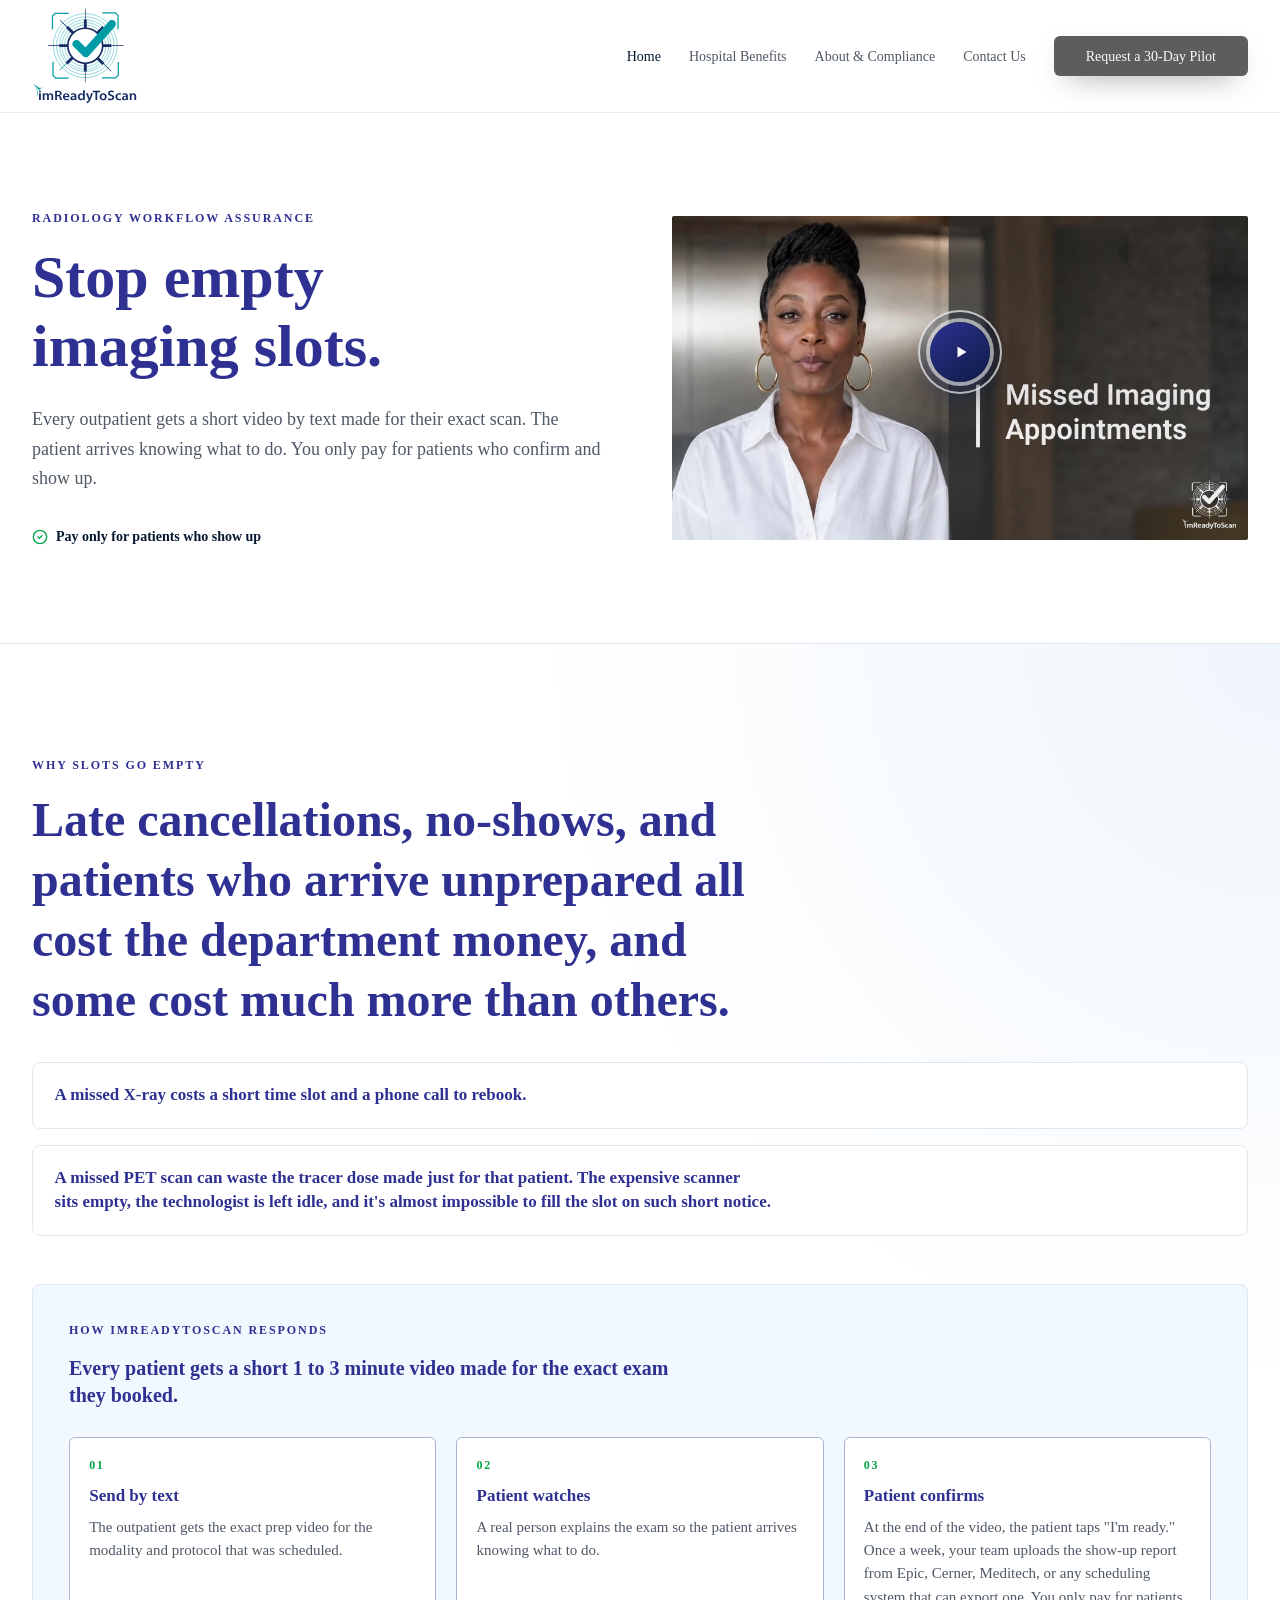
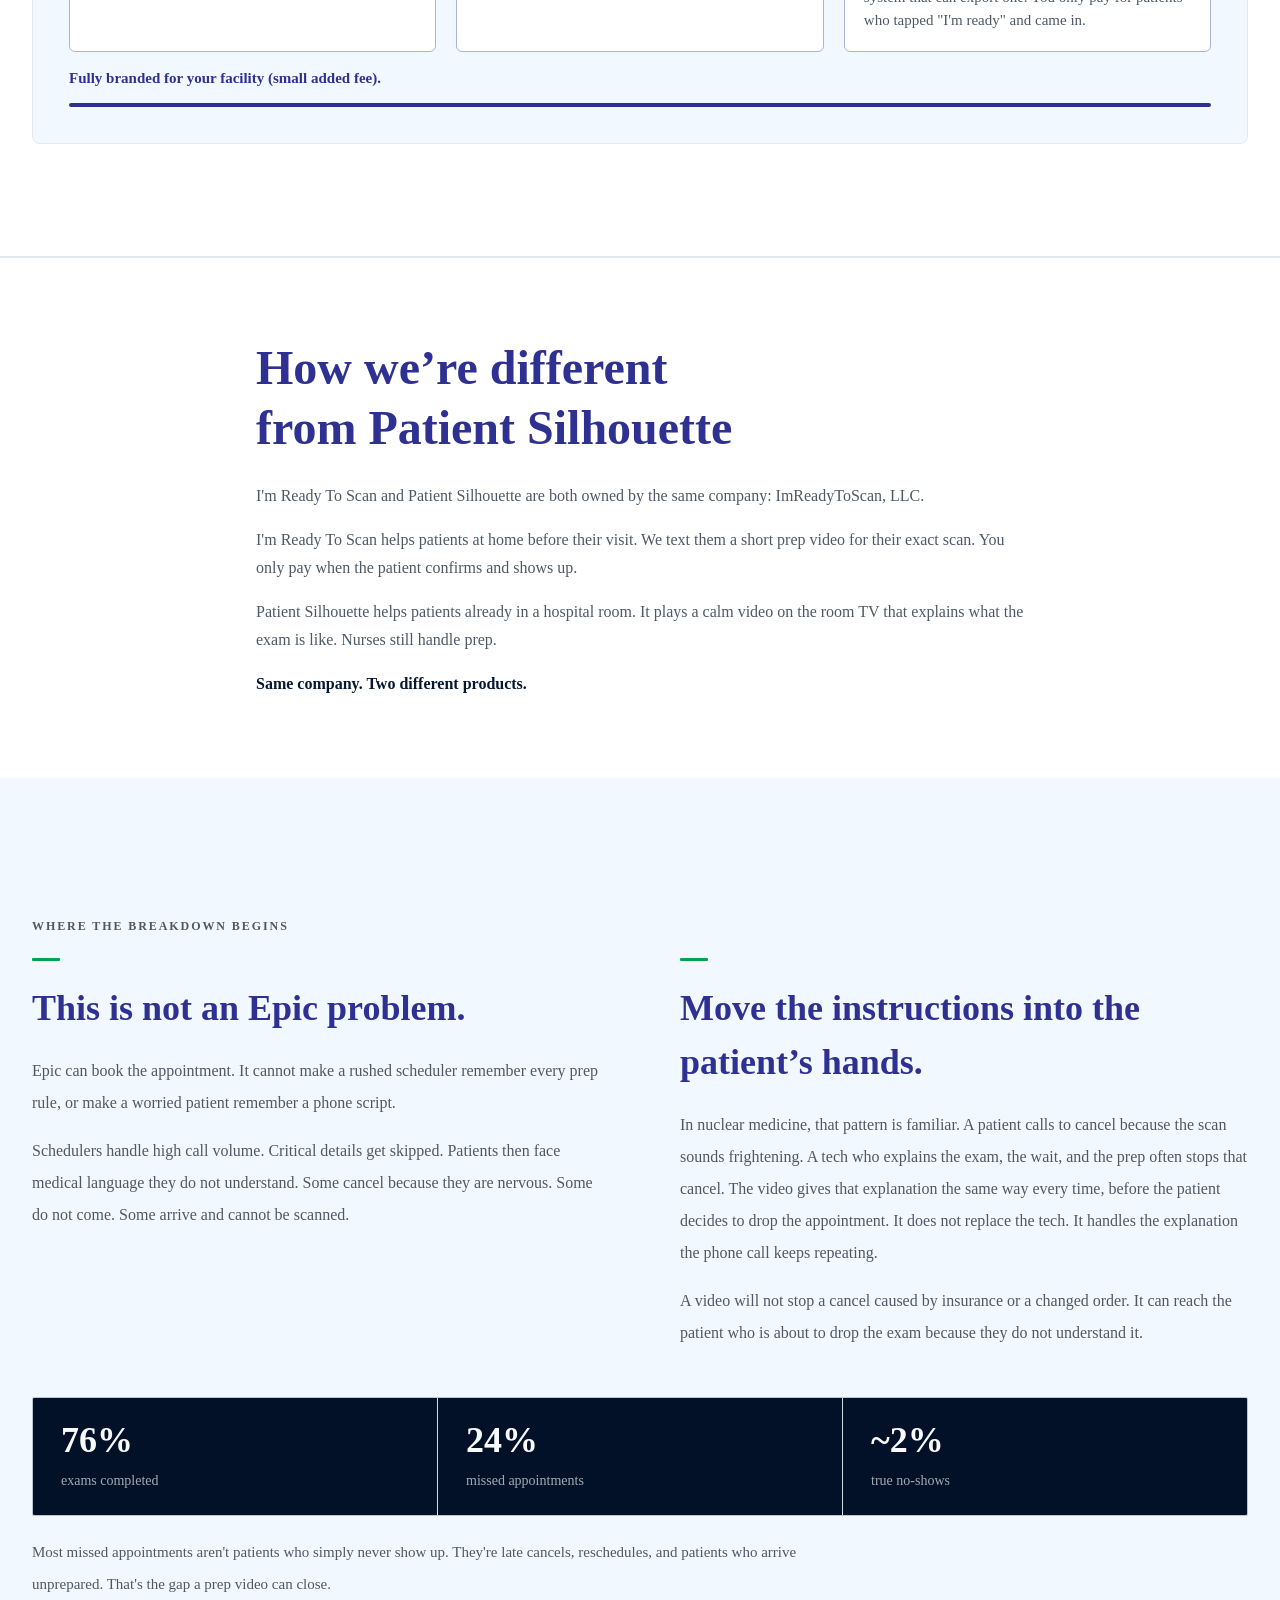
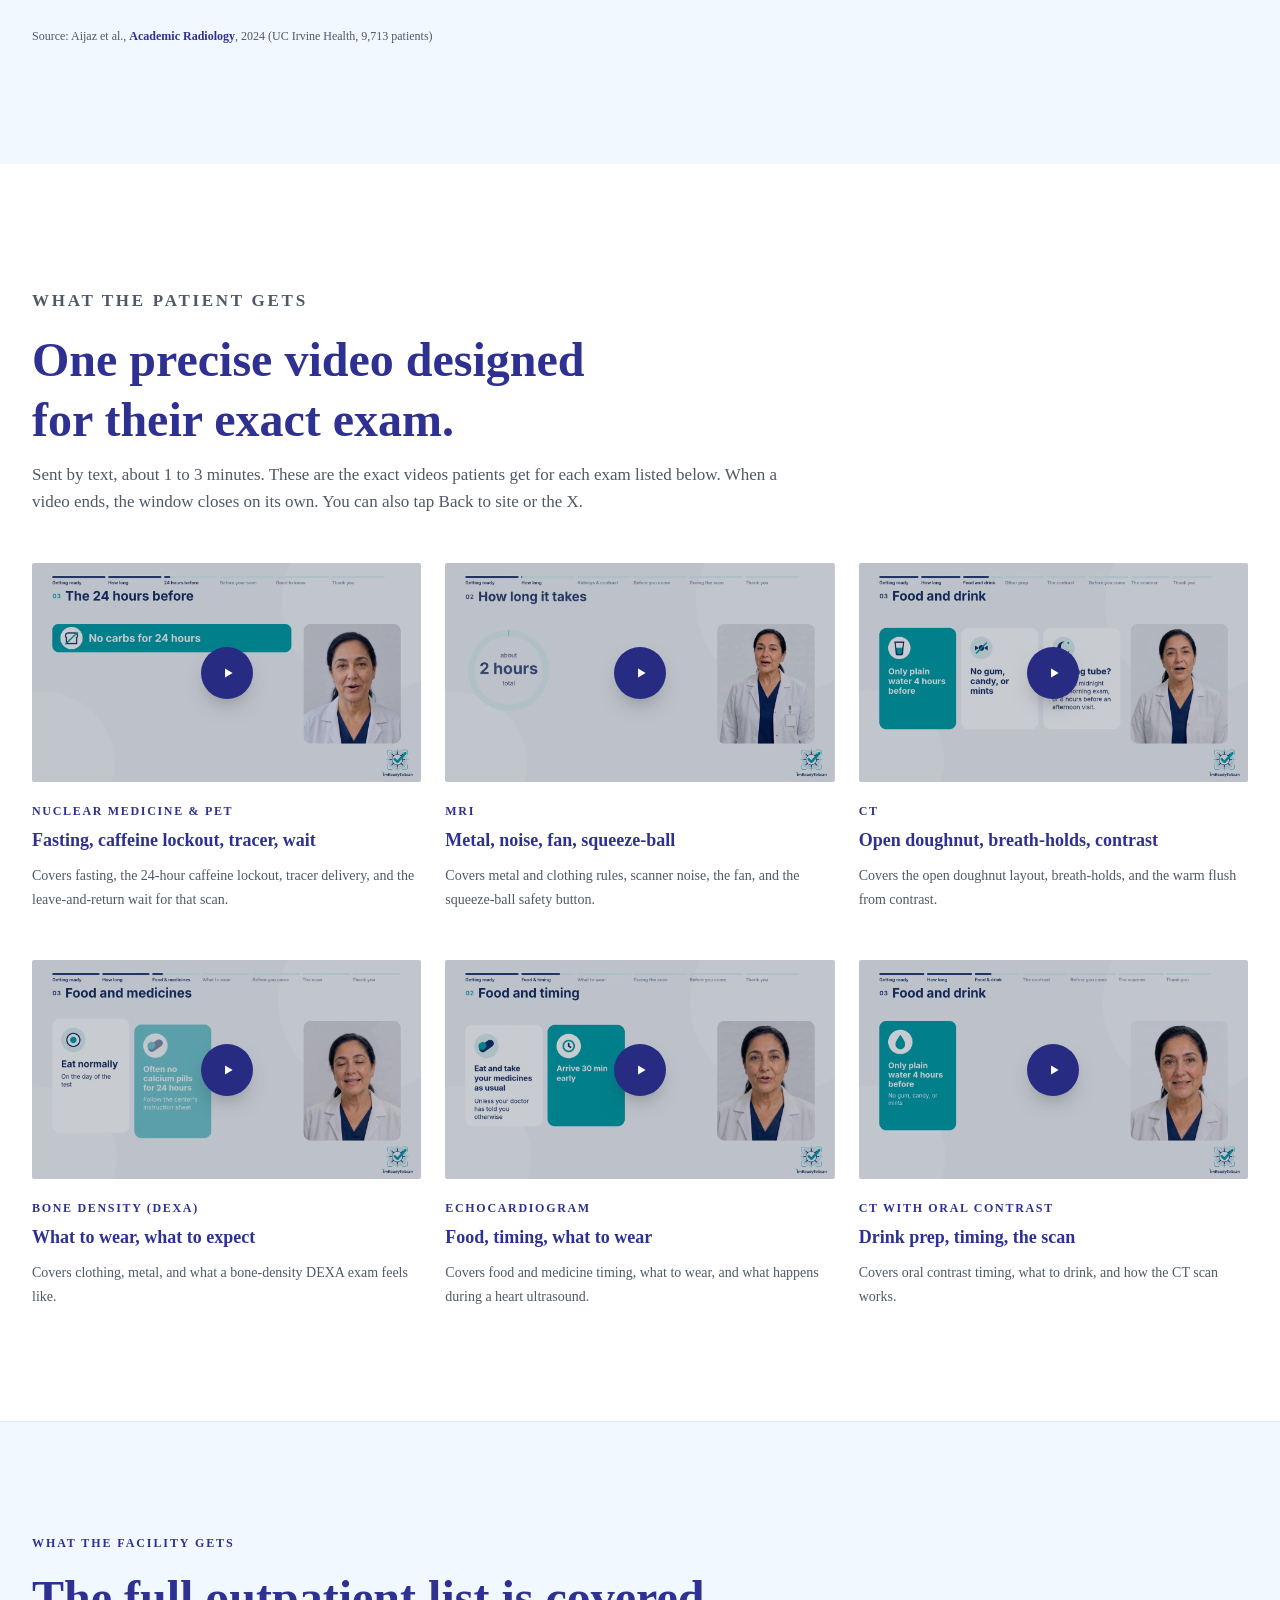
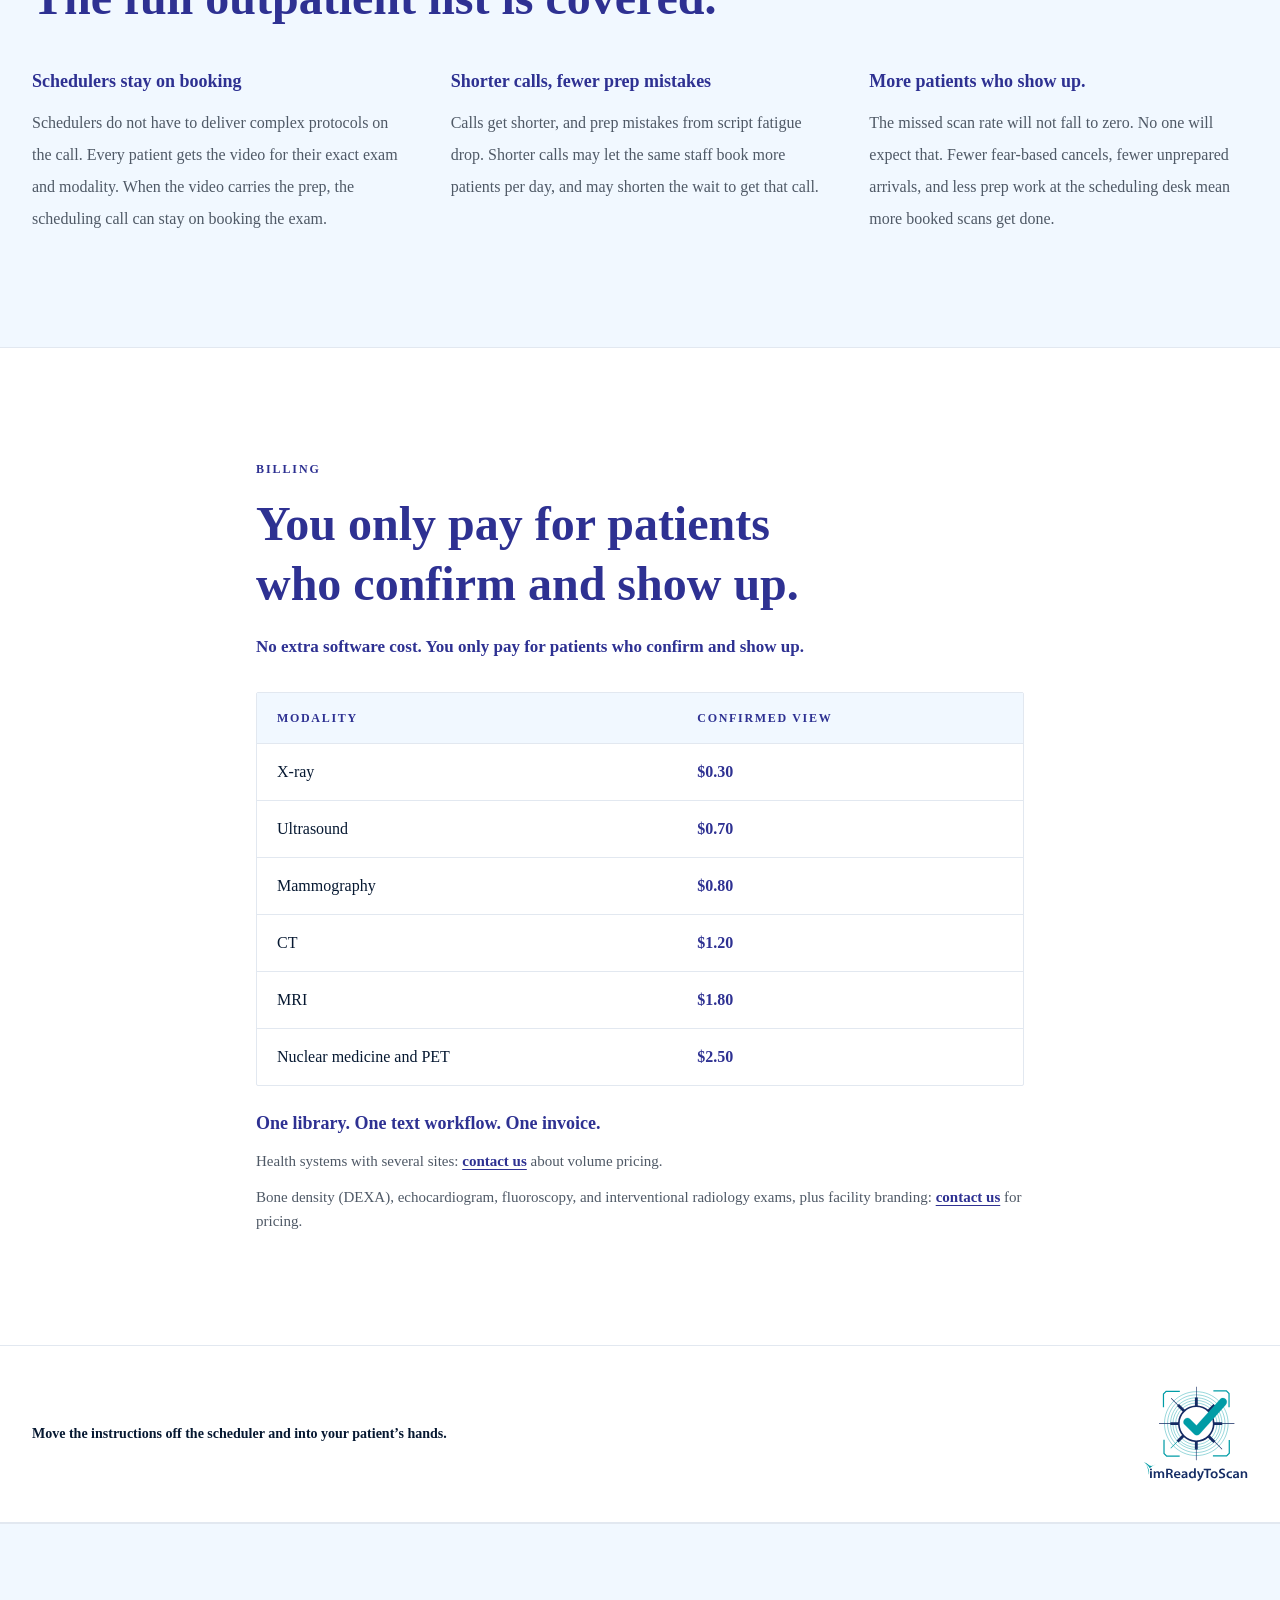
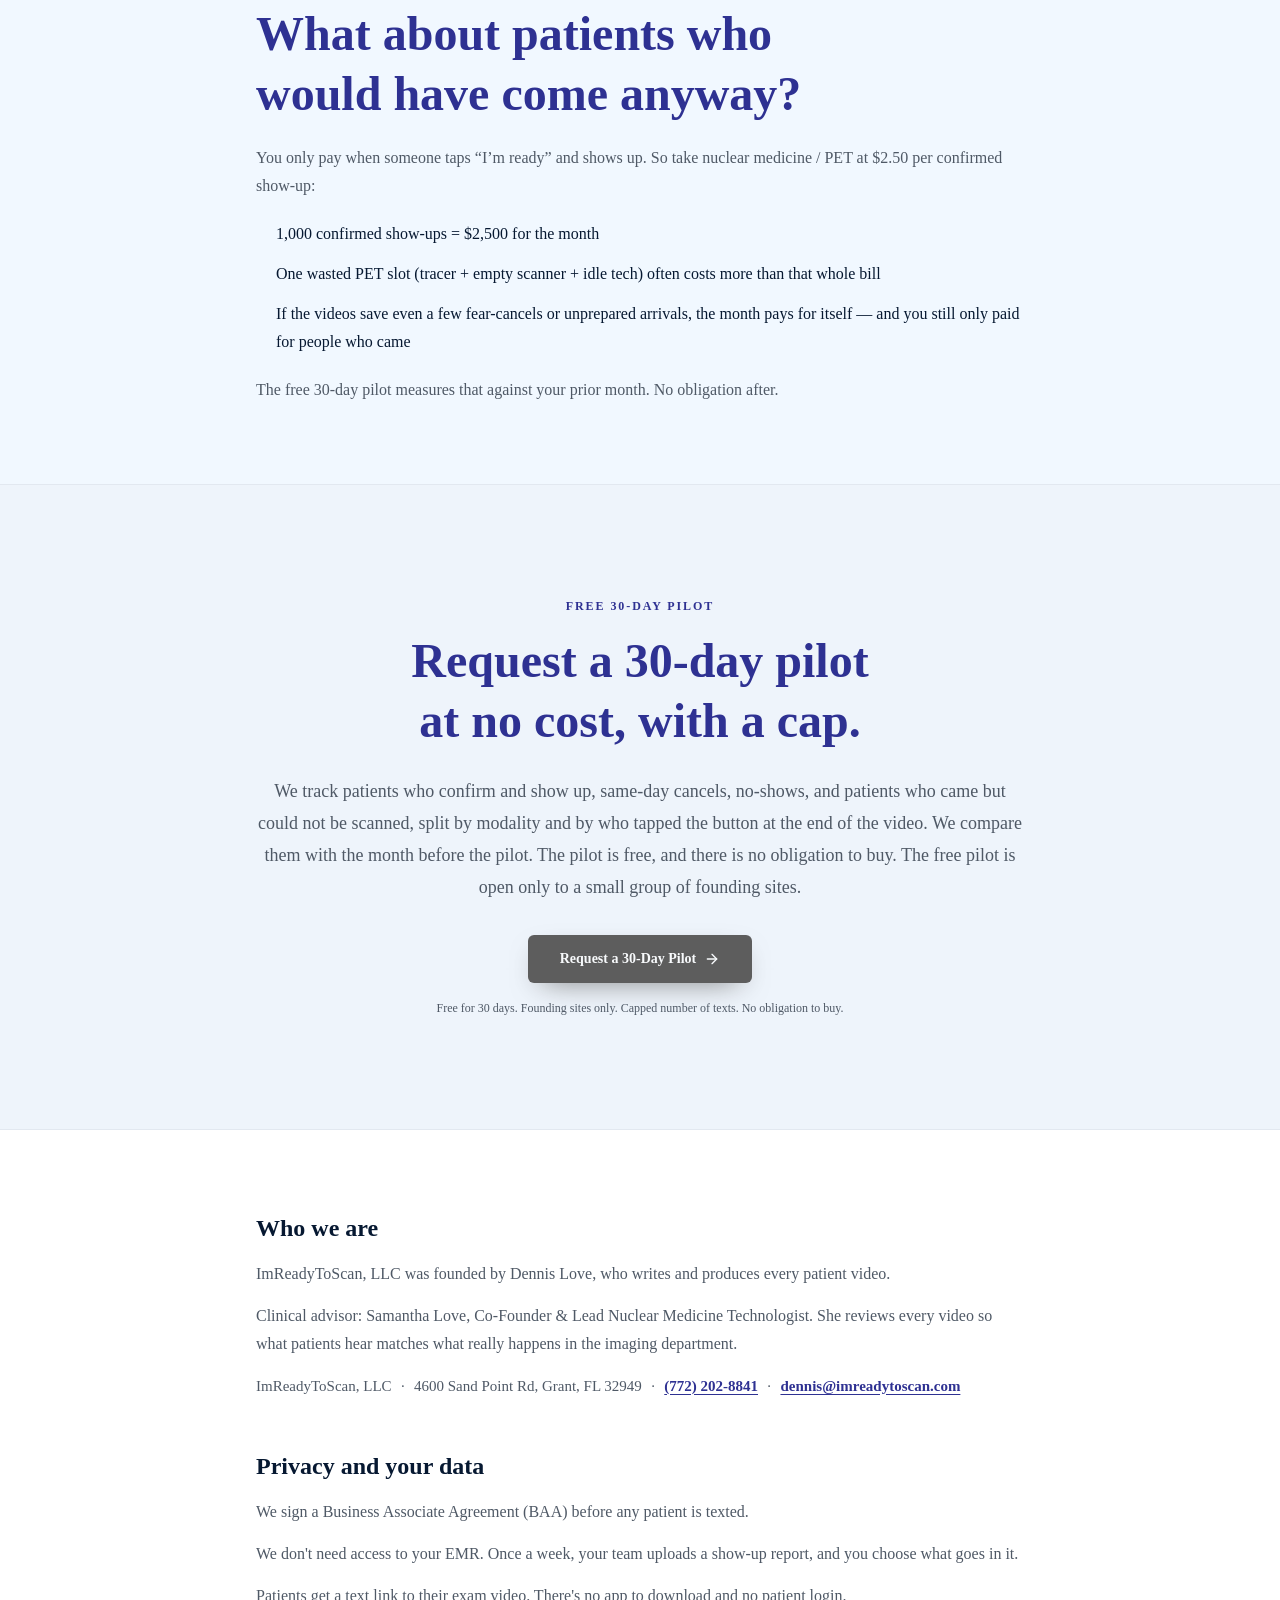
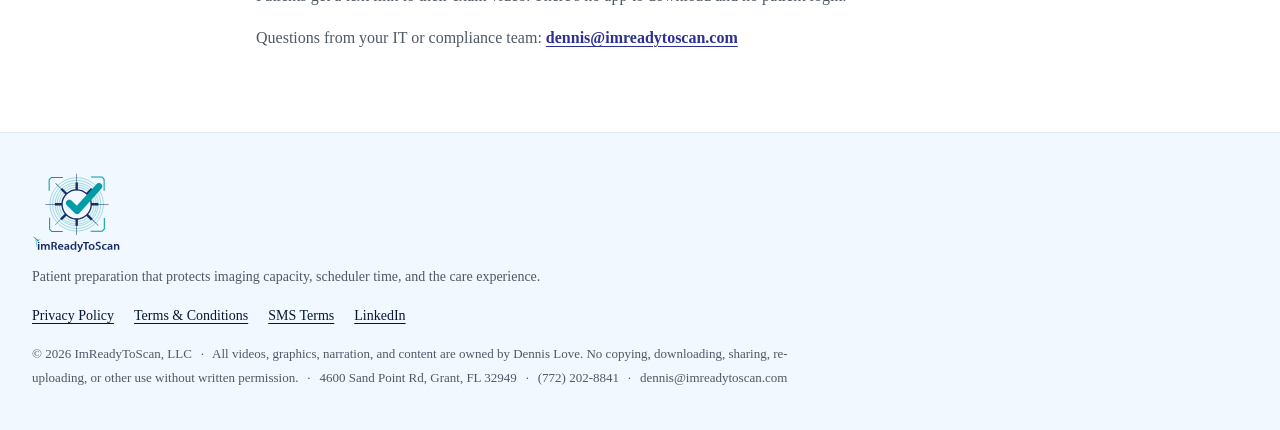
==== commit 87b6db04: "Remove misplaced pilot CTAs from hero and footer. Drop the home hero Request a 30-Day Pilot button a" ====
--- a/index.html
+++ b/index.html
@@ -56,18 +56,10 @@
               Every outpatient gets a short video by text made for their exact scan. The patient arrives knowing what to do. You only pay for patients who confirm and show up.
             </p>
             <div class="hero-actions">
-              <a href="pilot/" class="btn btn-pilot btn-xl">
-                Request a 30-Day Pilot
-                <svg viewBox="0 0 24 24" fill="none" stroke="currentColor" stroke-width="2" stroke-linecap="round" stroke-linejoin="round" aria-hidden="true"><path d="M5 12h14"/><path d="m12 5 7 7-7 7"/></svg>
-              </a>
               <div class="hero-checks">
                 <span>
                   <svg class="icon text-brand-green" viewBox="0 0 24 24" fill="none" stroke="currentColor" stroke-width="2" stroke-linecap="round" stroke-linejoin="round" aria-hidden="true"><circle cx="12" cy="12" r="10"/><path d="m9 12 2 2 4-4"/></svg>
                   Pay only for patients who show up
-                </span>
-                <span>
-                  <svg class="icon text-brand-green" viewBox="0 0 24 24" fill="none" stroke="currentColor" stroke-width="2" stroke-linecap="round" stroke-linejoin="round" aria-hidden="true"><circle cx="12" cy="12" r="10"/><path d="m9 12 2 2 4-4"/></svg>
-                  Free pilot at no cost
                 </span>
               </div>
             </div>
@@ -420,10 +412,6 @@
           </nav>
           <p class="footer-legal">&copy; 2026 ImReadyToScan, LLC <span aria-hidden="true">&middot;</span> All videos, graphics, narration, and content are owned by Dennis Love. No copying, downloading, sharing, re-uploading, or other use without written permission. <span aria-hidden="true">&middot;</span> 4600 Sand Point Rd, Grant, FL 32949 <span aria-hidden="true">&middot;</span> <a href="tel:+17722028841">(772) 202-8841</a> <span aria-hidden="true">&middot;</span> <a href="mailto:dennis@imreadytoscan.com">dennis@imreadytoscan.com</a></p>
         </div>
-        <a href="pilot/" class="btn btn-pilot btn-lg">
-          Request Pilot
-          <svg viewBox="0 0 24 24" fill="none" stroke="currentColor" stroke-width="2" stroke-linecap="round" stroke-linejoin="round" aria-hidden="true"><path d="M5 12h14"/><path d="m12 5 7 7-7 7"/></svg>
-        </a>
       </div>
     </footer>
   </div>
